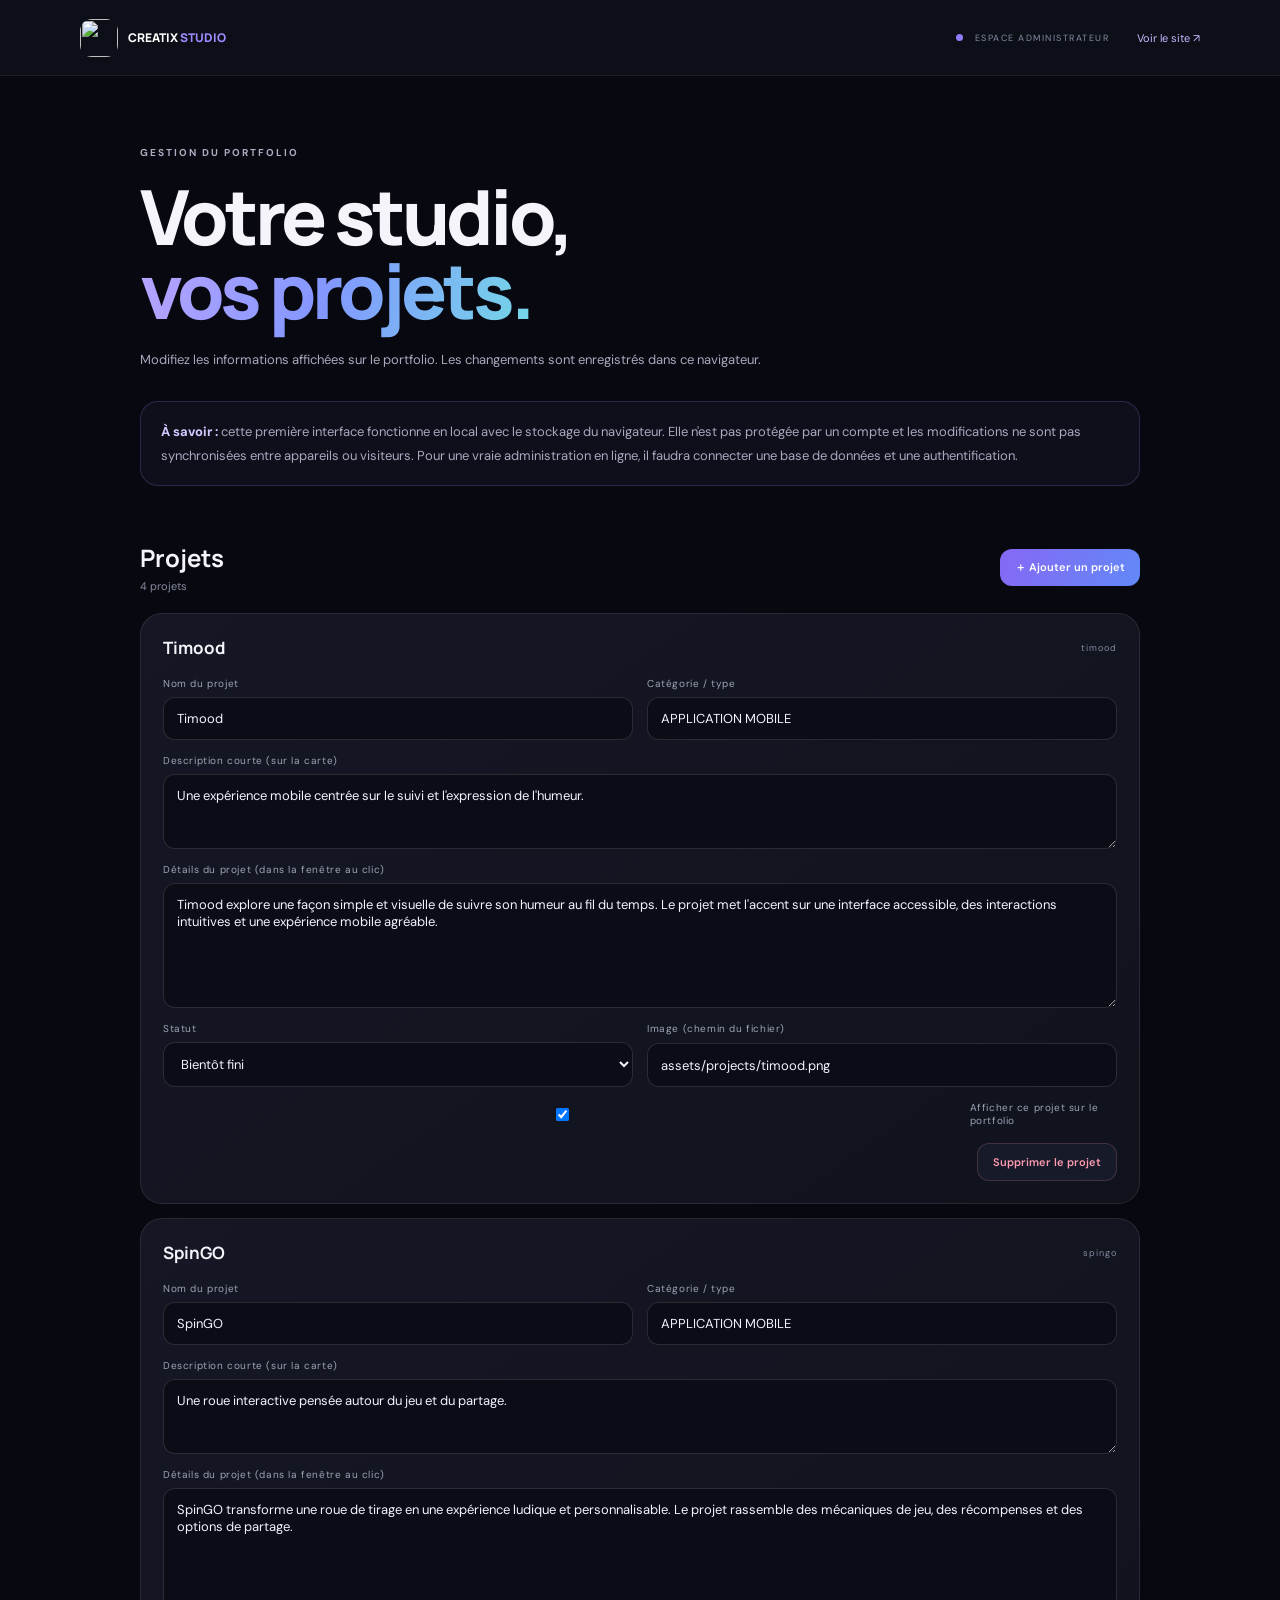
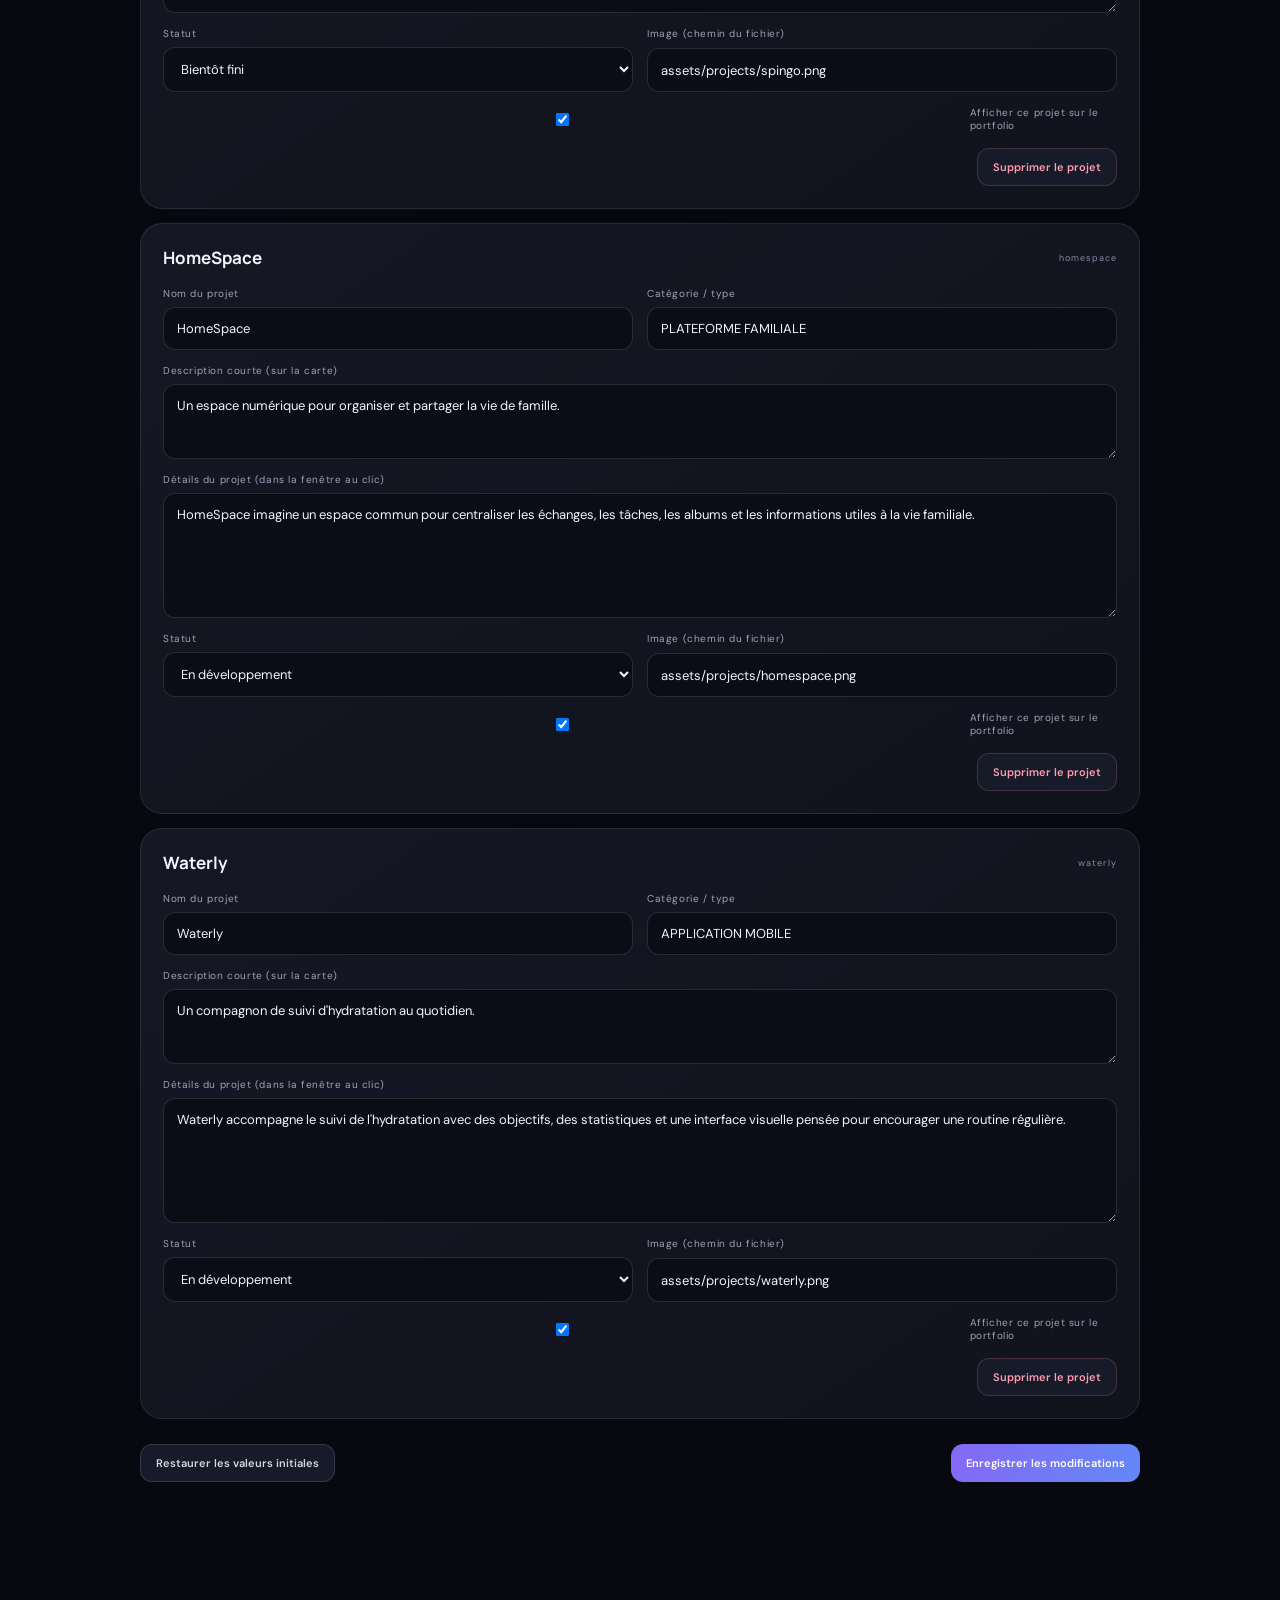
==== admin.html @ 7efd93e7 "Add files via upload" ====
<!doctype html>
<html lang="fr">
<head>
<meta charset="utf-8"><meta name="viewport" content="width=device-width,initial-scale=1">
<meta name="theme-color" content="#080910"><title>Administration — Creatix Studio</title><link rel="icon" type="image/png" sizes="128x128" href="assets/favicon.png">
<link rel="preconnect" href="https://fonts.googleapis.com"><link rel="preconnect" href="https://fonts.gstatic.com" crossorigin>
<link href="https://fonts.googleapis.com/css2?family=DM+Sans:wght@400;500;600;700&family=Manrope:wght@400;500;600;700;800&display=swap" rel="stylesheet">
<link rel="stylesheet" href="styles.css"><link rel="stylesheet" href="admin.css">
</head>
<body class="admin-body">
<header class="admin-header"><a class="admin-brand" href="index.html"><img src="assets/logo-creatix.png" alt=""><span>CREATIX <i>STUDIO</i></span></a><div><span class="admin-indicator"></span> ESPACE ADMINISTRATEUR</div><a href="index.html" class="admin-back">Voir le site ↗</a></header>
<main class="admin-main">
  <div class="admin-intro"><div class="eyebrow">GESTION DU PORTFOLIO</div><h1>Votre studio,<br><span class="gradient-text">vos projets.</span></h1><p>Modifiez les informations affichées sur le portfolio. Les changements sont enregistrés dans ce navigateur.</p></div>
  <div class="admin-warning"><strong>À savoir :</strong> cette première interface fonctionne en local avec le stockage du navigateur. Elle n'est pas protégée par un compte et les modifications ne sont pas synchronisées entre appareils ou visiteurs. Pour une vraie administration en ligne, il faudra connecter une base de données et une authentification.</div>
  <section class="admin-toolbar"><div><h2>Projets</h2><p id="project-count">4 projets</p></div><button class="admin-button primary" id="add-project">＋ Ajouter un projet</button></section>
  <div id="project-list" class="admin-list"></div>
  <div class="admin-actions"><button class="admin-button" id="reset-projects">Restaurer les valeurs initiales</button><button class="admin-button primary" id="save-all">Enregistrer les modifications</button></div>
  <p class="admin-feedback" id="feedback" role="status"></p>
</main>
<script src="admin.js"></script>
</body></html>
---- styles.css ----
:root{--bg:#080910;--panel:#10121d;--panel2:#141725;--text:#f4f5fb;--muted:#989caf;--line:rgba(255,255,255,.09);--purple:#9b7bff;--blue:#5a8cff;--cyan:#66d9ed;--font:'DM Sans',sans-serif;--display:'Manrope',sans-serif}*{box-sizing:border-box}html{scroll-behavior:smooth;scroll-padding-top:90px}body{margin:0;background:var(--bg);color:var(--text);font-family:var(--font);overflow-x:hidden}a{color:inherit;text-decoration:none}.ambient{position:absolute;z-index:-1;pointer-events:none;border-radius:50%;filter:blur(100px);opacity:.15}.ambient-one{width:520px;height:520px;top:0;left:45%;background:#6444d8}.ambient-two{width:400px;height:500px;top:1150px;right:-240px;background:#176cbd}.section-wrap{width:min(1160px,calc(100% - 64px));margin-inline:auto}.site-header{height:88px;width:min(1320px,calc(100% - 64px));margin:auto;display:flex;align-items:center;justify-content:space-between;border-bottom:1px solid var(--line);position:relative;z-index:10}.brand{display:flex;align-items:center;gap:12px;font:800 13px var(--display);letter-spacing:1.3px}.brand-light{font-weight:500;color:#a7aabc}.brand-mark{width:30px;height:30px;border:1.5px solid #9a80ff;border-radius:10px;display:grid;place-items:center;transform:rotate(-9deg);box-shadow:0 0 22px #7955ff35}.brand-mark span{width:13px;height:13px;border:3px solid #b8a6ff;border-right-color:transparent;border-radius:50%;transform:rotate(-35deg)}.main-nav{display:flex;align-items:center;gap:38px;font-size:12px;color:#c0c3d0}.main-nav>a:not(.nav-contact):hover,.text-link:hover{color:white}.nav-contact{padding:13px 17px;border:1px solid #ffffff2c;border-radius:7px;color:white;transition:.25s}.nav-contact:hover{background:#fff;color:#090a12}.nav-contact span{margin-left:12px}.menu-toggle{display:none}.hero{min-height:690px;display:grid;grid-template-columns:1fr 1fr;align-items:center;position:relative;padding-top:35px;padding-bottom:65px}.hero-copy{position:relative;z-index:2;padding-bottom:30px}.eyebrow{font-size:10px;letter-spacing:2px;color:#aaaec1;font-weight:700;display:flex;align-items:center;gap:10px}.pulse-dot,.tag-dot{width:7px;height:7px;border-radius:50%;background:#7ce0cf;box-shadow:0 0 12px #7ce0cf}.hero h1,.section-heading h2,.studio-copy h2,.contact-inner h2{font:700 clamp(54px,6.4vw,88px)/1.04 var(--display);letter-spacing:-5px;margin:30px 0 23px}.gradient-text{background:linear-gradient(105deg,#b9a4ff 0%,#8297ff 48%,#74d8e7 100%);-webkit-background-clip:text;background-clip:text;color:transparent}.hero-lead{max-width:470px;font-size:16px;line-height:1.85;color:#aeb2c2}.hero-actions{display:flex;align-items:center;gap:30px;margin-top:35px}.button{min-height:50px;padding:0 20px;display:inline-flex;align-items:center;gap:26px;border-radius:6px;font-size:12px;font-weight:700;transition:transform .2s,box-shadow .2s}.button:hover{transform:translateY(-3px);box-shadow:0 12px 35px #7155db38}.button-primary{background:linear-gradient(110deg,#8a6bfa,#638cfb);color:white}.button-primary span{font-size:17px}.text-link{font-size:12px;color:#d1d3df;font-weight:600}.text-link span{margin-left:10px;color:#a996ff}.hero-note{display:flex;align-items:center;gap:12px;margin-top:70px;font-size:8px;letter-spacing:1.7px;color:#73788d}.note-line{width:32px;height:1px;background:#7e6bca}.hero-art{height:520px;position:relative;display:grid;place-items:center}.art-grid{position:absolute;inset:30px 0;background-image:linear-gradient(#ffffff09 1px,transparent 1px),linear-gradient(90deg,#ffffff09 1px,transparent 1px);background-size:36px 36px;mask-image:radial-gradient(ellipse,black 0%,transparent 72%);opacity:.6}.orbit{position:absolute;border:1px solid #a69aff28;border-radius:50%;transform:rotate(-28deg)}.orbit-a{width:430px;height:220px}.orbit-b{width:350px;height:460px;transform:rotate(58deg);border-color:#68b8e52c}.orbit-c{width:490px;height:300px;transform:rotate(76deg);border-style:dashed;border-color:#9c82ff25}.art-core{width:250px;height:250px;border-radius:50%;position:relative;display:grid;place-items:center;background:radial-gradient(circle at 35% 30%,#34305c,#15172c 48%,#0c0d17 72%);box-shadow:inset 0 0 45px #9e8aff28,0 0 100px #6e58d52c;border:1px solid #b9a9ff38}.core-glow{position:absolute;inset:18px;border-radius:50%;border:1px solid #a7a1ff30;box-shadow:0 0 30px #8e75ff25}.core-c{font:800 145px/.8 var(--display);letter-spacing:-18px;padding-right:16px;background:linear-gradient(135deg,#f4efff,#a58bff 55%,#5fcde6);color:transparent;background-clip:text;filter:drop-shadow(0 0 25px #a18aff72)}.core-caption{position:absolute;bottom:48px;right:23px;font:800 8px/1.4 var(--display);letter-spacing:2px;color:#d5d1f3}.core-caption span{color:#8c91ac;font-weight:500}.float-tag{position:absolute;padding:11px 14px;border:1px solid #ffffff1a;background:#10121dcc;backdrop-filter:blur(12px);border-radius:5px;font-size:8px;letter-spacing:1.5px;color:#c7c9d6;box-shadow:0 12px 40px #0005}.tag-top{top:75px;right:0}.tag-icon{font-size:15px;color:#ad9bff;margin-right:8px}.tag-bottom{bottom:70px;left:2px}.tag-dot{display:inline-block;margin-right:8px;width:6px;height:6px}.art-cross{position:absolute;color:#a797ff;font-size:22px;font-weight:200}.cross-one{top:100px;left:45px}.cross-two{right:50px;bottom:120px}.hero-index{position:absolute;bottom:30px;right:0;display:flex;align-items:center;gap:13px;color:#656a7d;font-size:9px}.hero-index span:first-child{color:#d4c8ff}.index-rule{width:55px;height:1px;background:#44465a}.ticker{overflow:hidden;border-block:1px solid var(--line);background:#0c0e17;padding:20px 0}.ticker-track{display:flex;align-items:center;justify-content:space-around;gap:45px;white-space:nowrap;min-width:1000px;animation:marquee 36s linear infinite}.ticker-track span{font:700 10px var(--display);letter-spacing:2px;color:#9da1b4}.ticker-track i{font-style:normal;color:#9880ff;font-size:14px}@keyframes marquee{to{transform:translateX(-15%)}}.section{padding-top:130px;padding-bottom:130px}.section-heading{display:flex;align-items:flex-end;justify-content:space-between;margin-bottom:55px}.section-heading h2,.studio-copy h2,.contact-inner h2{font-size:clamp(42px,5vw,62px);letter-spacing:-3.5px;line-height:1.12;margin:24px 0 0}.muted-heading{color:#73788d}.section-heading>p{max-width:320px;color:var(--muted);font-size:13px;line-height:1.8;margin:0 0 5px}.expertise-grid{display:grid;grid-template-columns:repeat(3,1fr);gap:15px}.expertise-card{min-height:265px;padding:27px 27px 25px;background:linear-gradient(145deg,#131522,#0e1019);border:1px solid var(--line);border-radius:9px;transition:.3s}.expertise-card:hover,.project-card:hover{transform:translateY(-5px);border-color:#9d8bff55}.card-top{display:flex;align-items:center;justify-content:space-between}.card-number{font-size:10px;color:#747a90;letter-spacing:1px}.line-icon{font-size:25px;color:#a997ff}.expertise-card h3{font:700 20px var(--display);margin:35px 0 12px}.expertise-card p,.project-info p{font-size:12px;line-height:1.8;color:#999eb2;margin:0}.card-tags{display:flex;gap:7px;flex-wrap:wrap;margin-top:24px}.card-tags span{font-size:9px;color:#b8b4d2;background:#a38aff12;border:1px solid #a38aff22;padding:6px 9px;border-radius:3px}.projects-section{background:#0b0d15;border-block:1px solid var(--line)}.projects-grid{display:grid;grid-template-columns:repeat(2,1fr);gap:22px}.project-card{border:1px solid var(--line);border-radius:8px;overflow:hidden;background:#10121c;transition:.3s}.project-visual{height:285px;position:relative;overflow:hidden;display:grid;place-items:center}.project-large{grid-column:span 2}.project-large .project-visual{height:350px}.visual-label{position:absolute;bottom:17px;left:18px;font-size:8px;letter-spacing:2px;color:#ffffff8a}.visual-timood{background:radial-gradient(ellipse at 55% 40%,#463d85,#1c2044 50%,#101426)}.mock-window{width:310px;height:255px;border-radius:12px;background:#f5f4ff;box-shadow:0 25px 80px #05071688;overflow:hidden;transform:rotate(-4deg)}.mock-bar{height:28px;background:#e7e5f5;display:flex;align-items:center;padding:0 10px;gap:4px}.mock-bar i{width:5px;height:5px;border-radius:50%;background:#b0abc9}.mock-bar span{margin-left:auto;font:800 8px var(--display);letter-spacing:1px;color:#565074}.mood-content{padding:24px 28px;color:#272448;position:relative}.mood-orb{position:absolute;width:115px;height:115px;border-radius:50%;right:28px;top:36px;background:radial-gradient(circle at 35% 30%,#fff9,#c2a6ff 28%,#7d72df 70%);box-shadow:0 8px 25px #8772db65}.mood-content small{font-size:7px;letter-spacing:1.5px;color:#7c779e}.mood-content strong{display:block;font:800 25px/1.15 var(--display);margin-top:13px;letter-spacing:-1px}.mood-pills{display:flex;gap:9px;margin-top:25px}.mood-pills b{width:27px;height:27px;border-radius:50%;display:grid;place-items:center;background:#e8e3ff;color:#7563c3;font-size:12px}.visual-spingo{background:radial-gradient(circle at 50% 45%,#4c2c89,#20173e 55%,#131020)}.wheel{width:205px;height:205px;border-radius:50%;background:conic-gradient(#8b65ed 0 25%,#4234a5 25% 50%,#c17be9 50% 75%,#6259d8 75%);border:8px solid #c6aaff;box-shadow:0 0 0 8px #ffffff18,0 20px 50px #05020f88;position:relative;display:grid;place-items:center}.wheel:after{content:'';position:absolute;top:-19px;border-left:12px solid transparent;border-right:12px solid transparent;border-top:24px solid #fff;filter:drop-shadow(0 3px 4px #0008)}.wheel-center{width:54px;height:54px;background:#151024;border:3px solid #d7c4ff;border-radius:50%;display:grid;place-items:center;font:800 24px var(--display);z-index:1}.wheel>span{position:absolute;font-size:9px;font-weight:700;color:white}.wheel>span:nth-of-type(1){top:25px;right:43px}.wheel>span:nth-of-type(2){bottom:36px;right:32px}.wheel>span:nth-of-type(3){bottom:36px;left:32px}.wheel>span:nth-of-type(4){top:25px;left:43px}.visual-homespace{background:radial-gradient(ellipse at 50% 80%,#244b65,#142b3c 52%,#101923)}.home-ui{width:235px;height:245px;border-radius:14px;background:#f0f5f8;color:#203a4c;padding:16px;box-shadow:0 25px 65px #020a1280;transform:rotate(4deg)}.home-top{display:flex;justify-content:space-between;font:800 12px var(--display)}.home-top span span{color:#4ba8b8}.home-top b{font-size:17px}.home-welcome{font-size:12px;margin-top:26px;line-height:1.5}.home-widgets{display:flex;gap:7px;margin-top:18px}.home-widgets i{height:55px;flex:1;border-radius:7px;background:linear-gradient(145deg,#cce7ed,#a9d3dc)}.home-widgets i:nth-child(2){background:linear-gradient(145deg,#e8dcff,#c7b9ee)}.home-widgets i:nth-child(3){background:linear-gradient(145deg,#ffe8c9,#e9cba9)}.home-nav{display:flex;justify-content:space-around;margin-top:23px;color:#5b8795}.visual-waterly{background:radial-gradient(circle at 50% 50%,#1f627e,#102a45 60%,#0c1b31)}.water-phone{width:155px;height:240px;border-radius:19px;background:linear-gradient(155deg,#e8f8ff,#cdeafa);padding:15px;color:#174a68;box-shadow:0 25px 60px #030b1d99;transform:rotate(-5deg)}.water-header{font:800 13px var(--display);display:flex;justify-content:space-between}.water-header span{color:#42a9d1}.water-ring{width:105px;height:105px;border-radius:50%;margin:20px auto 13px;border:8px solid #b4e2f1;border-top-color:#329ac4;border-right-color:#329ac4;display:grid;place-items:center;transform:rotate(-25deg)}.water-ring>div{transform:rotate(25deg);display:flex;flex-direction:column;align-items:center}.water-ring strong{font:800 24px var(--display)}.water-ring small{font-size:8px;color:#6e9cb1}.water-bars{display:flex;gap:5px;justify-content:center}.water-bars i{width:17px;height:5px;border-radius:5px;background:#76c4df}.water-bars i:nth-child(n+4){background:#c3e5f0}.visual-smartgate{background:linear-gradient(145deg,#29324b,#111a2c)}.gate-scene{width:260px;height:190px;position:relative}.gate-sun{position:absolute;right:25px;top:12px;width:55px;height:55px;border-radius:50%;background:linear-gradient(135deg,#d4c7ff,#6e86cb);box-shadow:0 0 40px #8da2ff66}.gate-line{position:absolute;bottom:40px;width:100%;height:1px;background:#8ea2c855}.gate-door{position:absolute;bottom:42px;left:35px;width:180px;height:100px;border:2px solid #9aadd1;background:linear-gradient(145deg,#384a67,#1a2a43);display:flex;gap:8px;padding:9px}.gate-door i{flex:1;border:1px solid #9baecc66;background:#9eb3d01a}.gate-base{position:absolute;bottom:29px;left:20px;width:210px;height:10px;background:#9aabc6;border-radius:3px}.gate-signal{position:absolute;top:15px;left:0;font-size:8px;letter-spacing:2px;color:#a4d6df}.visual-security{background:radial-gradient(circle at 50%,#253b4d,#101c2c 65%,#0b1421)}.security-radar{width:200px;height:200px;border:1px solid #6ac7d044;border-radius:50%;position:relative;background:repeating-radial-gradient(circle,transparent 0 32px,#65d0dc25 33px 34px),linear-gradient(90deg,transparent 49.5%,#65d0dc25 50%,transparent 50.5%),linear-gradient(0deg,transparent 49.5%,#65d0dc25 50%,transparent 50.5%);overflow:hidden}.radar-sweep{position:absolute;inset:0;background:conic-gradient(from 0deg,transparent 0 270deg,#67d5d04c 360deg);border-radius:50%;animation:spin 7s linear infinite}.radar-center{position:absolute;inset:0;display:grid;place-items:center;color:#8be0d8;font-size:27px}.radar-point{position:absolute;width:7px;height:7px;border-radius:50%;background:#8be0d8;top:54px;right:48px;box-shadow:0 0 15px #8be0d8}@keyframes spin{to{transform:rotate(360deg)}}.project-info{display:flex;justify-content:space-between;align-items:center;padding:22px 23px 24px}.project-type{font-size:8px;letter-spacing:1.7px;color:#9385d3}.project-info h3{font:700 21px var(--display);margin:7px 0}.project-info p{max-width:390px}.project-arrow{font-size:21px;color:#a897ff;padding:0 5px}.projects-footnote{font-size:10px;color:#777d91;margin-top:22px}.studio-section{display:grid;grid-template-columns:.85fr 1fr;gap:110px;align-items:center}.studio-symbol{height:350px;display:grid;place-items:center;position:relative}.symbol-ring{width:250px;height:250px;border:1px solid #a48aff40;border-radius:50%;box-shadow:0 0 90px #7d62db20,inset 0 0 50px #7d62db12;position:absolute}.symbol-ring:before,.symbol-ring:after{content:'';position:absolute;inset:-27px;border:1px dashed #8f7be52a;border-radius:50%;transform:rotate(35deg)}.symbol-ring:after{inset:25px;border-style:solid;border-color:#8f7be522;transform:rotate(-25deg)}.symbol-letter{font:800 180px var(--display);letter-spacing:-20px;padding-right:20px;background:linear-gradient(135deg,#e3dcff,#9073ff 55%,#5fc9e2);color:transparent;background-clip:text;filter:drop-shadow(0 0 25px #8b75f966)}.studio-symbol>span{position:absolute;bottom:35px;font-size:8px;letter-spacing:3px;color:#777d92}.studio-copy h2{margin-bottom:22px}.studio-copy p{color:#9fa4b7;font-size:13px;line-height:1.9;max-width:500px}.studio-copy .studio-lead{font-size:16px;color:#e0e1eb;line-height:1.7}.studio-copy .text-link{display:inline-block;margin-top:20px}.contact-section{border-block:1px solid var(--line);background:radial-gradient(ellipse at 75% 40%,#24204b 0%,#10111d 48%,#0b0d15 100%);padding:110px 0}.contact-inner{display:grid;grid-template-columns:1fr .75fr;gap:80px;align-items:center}.contact-inner h2{margin-bottom:22px}.contact-inner>div:first-child>p{color:#a2a6b7;font-size:13px;line-height:1.8;max-width:390px}.contact-card{padding:30px;background:#111321c9;border:1px solid #ffffff1a;border-radius:10px;box-shadow:0 20px 70px #0004}.contact-orb{width:42px;height:42px;display:grid;place-items:center;border-radius:50%;background:linear-gradient(135deg,#9476ff,#65bfe5);font-size:20px;margin-bottom:25px}.contact-card>span{font-size:8px;letter-spacing:1.7px;color:#9990c9}.contact-card h3{font:700 27px var(--display);margin:10px 0}.contact-card p{font-size:12px;line-height:1.8;color:#9da2b5;margin-bottom:22px}.contact-card small{display:block;margin-top:13px;font-size:9px;color:#777d90}.site-footer{background:#080910}.footer-main{height:105px;display:flex;align-items:center;justify-content:space-between;border-bottom:1px solid var(--line)}.footer-main>p{font-size:11px;color:#8b90a2}.back-top{font-size:8px;letter-spacing:1.5px;color:#9b9fb0}.footer-bottom{min-height:65px;display:flex;justify-content:space-between;align-items:center;font-size:9px;color:#707588}.footer-bottom b{color:#a18bff;margin-left:7px}
@media(max-width:800px){.section-wrap{width:min(100% - 42px,620px)}.site-header{width:calc(100% - 42px);height:75px}.main-nav{gap:18px}.main-nav>a{font-size:10px}.nav-contact{padding:11px}.hero{min-height:auto;grid-template-columns:1fr;padding-top:85px;padding-bottom:65px}.hero-copy{padding-bottom:0}.hero h1{font-size:76px}.hero-art{height:430px;margin-top:25px}.hero-index{bottom:15px}.section{padding-top:95px;padding-bottom:95px}.section-heading{gap:30px}.section-heading>p{max-width:250px}.expertise-card{padding:22px;min-height:285px}.studio-section{gap:45px}.studio-symbol{height:290px}.symbol-ring{width:205px;height:205px}.symbol-letter{font-size:150px}.contact-inner{gap:35px}}
@media(max-width:600px){.section-wrap{width:calc(100% - 40px)}.site-header{width:calc(100% - 40px)}.menu-toggle{display:flex;width:40px;height:40px;border:1px solid var(--line);border-radius:6px;background:#10121c;flex-direction:column;align-items:center;justify-content:center;gap:5px}.menu-toggle span{width:16px;height:1px;background:white;transition:.2s}.main-nav{position:absolute;top:74px;left:-20px;right:-20px;padding:22px 20px 25px;background:#0c0e18f5;backdrop-filter:blur(18px);border-bottom:1px solid var(--line);display:none;align-items:stretch;flex-direction:column;gap:20px}.main-nav.open{display:flex}.main-nav>a{font-size:13px}.nav-contact{text-align:center}.hero{padding-top:70px}.hero h1{font-size:62px;letter-spacing:-4px}.hero-lead{font-size:14px}.hero-actions{gap:20px;flex-wrap:wrap}.hero-note{margin-top:48px;font-size:7px}.hero-art{height:340px;margin-top:15px}.art-core{width:190px;height:190px}.core-c{font-size:112px}.core-caption{bottom:34px;right:17px;font-size:7px}.orbit-a{width:320px;height:170px}.orbit-b{width:280px;height:360px}.orbit-c{width:350px;height:230px}.tag-top{top:35px;right:-5px}.tag-bottom{bottom:30px;left:-4px;font-size:7px}.cross-one{left:10px;top:70px}.cross-two{right:15px;bottom:85px}.section{padding-top:78px;padding-bottom:78px}.section-heading{display:block;margin-bottom:35px}.section-heading h2,.studio-copy h2,.contact-inner h2{font-size:44px;letter-spacing:-2.5px}.section-heading>p{margin-top:22px}.expertise-grid{grid-template-columns:1fr;gap:12px}.expertise-card{min-height:225px}.expertise-card h3{margin-top:24px}.card-tags{margin-top:17px}.projects-grid{grid-template-columns:1fr;gap:15px}.project-large{grid-column:auto}.project-large .project-visual,.project-visual{height:250px}.mock-window{transform:scale(.88) rotate(-4deg)}.studio-section{grid-template-columns:1fr;gap:25px}.studio-symbol{height:250px;order:2}.studio-copy{order:1}.symbol-ring{width:185px;height:185px}.symbol-letter{font-size:135px}.studio-symbol>span{bottom:12px}.contact-section{padding:80px 0}.contact-inner{grid-template-columns:1fr;gap:30px}.contact-card{padding:25px}.footer-main{height:auto;padding:25px 0;gap:15px;flex-wrap:wrap}.footer-main>p{order:3;width:100%;margin:0}.footer-bottom{padding:17px 0;gap:10px;align-items:flex-start;flex-direction:column}.ticker-track{gap:28px}.ticker{padding:17px 0}}
@media(prefers-reduced-motion:reduce){*,*::before,*::after{scroll-behavior:auto!important;animation-duration:.01ms!important;animation-iteration-count:1!important;transition-duration:.01ms!important}}

/* Official Creatix Studio identity and replaceable project screenshots */
.brand-logo{display:block;width:54px;height:54px;object-fit:cover;border-radius:12px;border:1px solid #ffffff20}
.brand{gap:12px}
.hero-art{display:flex;align-items:center;justify-content:center;overflow:hidden}
.hero-logo-frame{width:min(100%,430px);aspect-ratio:1;border-radius:22px;overflow:hidden;box-shadow:0 25px 90px #0008,0 0 55px #8e70ff30;border:1px solid #ffffff25}
.hero-logo{display:block;width:100%;height:100%;object-fit:cover}
.project-visual{position:relative;overflow:hidden}
.project-screenshot{position:absolute;inset:0;width:100%;height:100%;object-fit:cover;z-index:3}
.project-screenshot[hidden]{display:none}
@media(max-width:600px){.brand-logo{width:46px;height:46px}.hero-logo-frame{width:min(88%,340px);border-radius:16px}}

/* Creatix Studio v3 — softer geometry, scroll motion and project status */
:root { --radius-card: 22px; }
.expertise-card,.project-card,.contact-card,.hero-logo-frame,.button,.nav-contact,
.mock-window,.home-ui,.water-phone,.float-tag,.menu-toggle,.card-tags span {
  border-radius: 18px;
}
.project-card { border-radius: 24px; }
.project-visual { border-radius: 22px 22px 0 0; }
.project-info { align-items: flex-start; gap: 18px; }
.project-status {
  display:inline-flex; align-items:center; gap:7px; margin-top:12px;
  padding:7px 11px; border:1px solid #9b87ff35; border-radius:999px;
  background:#8d76ff14; color:#c5b9ff; font-size:9px; font-weight:700;
  letter-spacing:.35px;
}
.project-status::before { content:""; width:6px; height:6px; border-radius:50%; background:#a891ff; box-shadow:0 0 12px #a891ff; }
.project-card[hidden] { display:none !important; }
.reveal { opacity:0; transform:translateY(34px) scale(.985); filter:blur(5px);
  transition:opacity .75s cubic-bezier(.2,.7,.2,1),transform .75s cubic-bezier(.2,.7,.2,1),filter .75s ease;
  transition-delay:var(--reveal-delay,0ms);
}
.reveal.is-visible { opacity:1; transform:translateY(0) scale(1); filter:blur(0); }
.hero-copy.reveal { transform:translateX(-28px); }
.hero-copy.reveal.is-visible { transform:translateX(0); }
.hero-art.reveal { transform:translateX(28px) scale(.97); }
.hero-art.reveal.is-visible { transform:translateX(0) scale(1); }
.expertise-card,.project-card { transition:transform .45s cubic-bezier(.2,.7,.2,1),border-color .35s,box-shadow .35s; }
.expertise-card:hover,.project-card:hover { transform:translateY(-8px); box-shadow:0 22px 70px #0005; }
.closing-section { padding-top:70px; padding-bottom:120px; }
.closing-card { padding:clamp(32px,7vw,76px); border:1px solid #a58cff30; border-radius:30px;
  background:radial-gradient(ellipse at 85% 15%,#51418b55,transparent 45%),linear-gradient(135deg,#171629,#0d101a);
  box-shadow:0 30px 100px #0004; }
.closing-card h2 { font:800 clamp(42px,6vw,68px)/1.05 var(--display); letter-spacing:-3px; margin:25px 0 18px; }
.closing-card p { max-width:530px; color:#aeb2c2; font-size:14px; line-height:1.9; margin-bottom:28px; }
.footer-links { display:flex; align-items:center; gap:22px; }
.admin-entry { color:#777d91; font-size:8px; letter-spacing:1.5px; transition:color .2s; }
.admin-entry:hover { color:#c1b3ff; }
@media(max-width:600px) {
  .closing-section { padding-top:40px; padding-bottom:75px; }
  .closing-card { border-radius:24px; }
  .closing-card h2 { letter-spacing:-2px; }
}
@media(prefers-reduced-motion:reduce) {
  .reveal,.reveal.is-visible { opacity:1; transform:none; filter:none; transition:none; }
}

/* V4: social contact and clickable project details */
.project-card{cursor:pointer}.project-card:focus-visible{outline:2px solid #a996ff;outline-offset:5px}
.contact-reworked{align-items:center}
.social-contact-card{display:grid;gap:13px;padding:22px;border:1px solid #ffffff1b;border-radius:24px;background:#111321c9;box-shadow:0 22px 70px #0004}
.social-link{display:flex;align-items:center;gap:15px;min-width:min(100%,390px);padding:18px;border-radius:17px;text-decoration:none;color:#f7f5ff;background:#ffffff08;border:1px solid #ffffff12;transition:transform .25s,border-color .25s,background .25s}
.social-link:hover{transform:translateY(-3px);border-color:#a18bff70;background:#a18bff12}
.social-icon{width:42px;height:42px;display:grid;place-items:center;border-radius:14px;font-size:20px;background:linear-gradient(135deg,#8d6cff,#4d8be9)}
.youtube-link .social-icon{background:linear-gradient(135deg,#f34d66,#a91f52)}
.social-link small{display:block;color:#8e93a8;font-size:8px;letter-spacing:1.5px;margin-bottom:5px}
.social-link strong{font:700 13px var(--display)}.social-arrow{margin-left:auto;color:#b5a5ff;font-size:19px}
.social-note{margin:5px 3px 0;color:#8f94a8;font-size:10px}
.project-modal{position:fixed;inset:0;z-index:1000;display:grid;place-items:center;padding:24px;opacity:0;visibility:hidden;transition:opacity .3s,visibility .3s}
.project-modal.open{opacity:1;visibility:visible}.project-modal-backdrop{position:absolute;inset:0;background:#05060bdc;backdrop-filter:blur(12px)}
.project-modal-panel{position:relative;width:min(100%,760px);max-height:min(90vh,900px);overflow:auto;border:1px solid #ffffff20;border-radius:28px;background:linear-gradient(145deg,#171827,#0c0e17);box-shadow:0 35px 120px #000b;transform:translateY(24px) scale(.98);transition:transform .35s cubic-bezier(.2,.7,.2,1)}
.project-modal.open .project-modal-panel{transform:translateY(0) scale(1)}
.modal-close{position:absolute;z-index:2;top:15px;right:15px;width:42px;height:42px;border:1px solid #ffffff30;border-radius:50%;background:#090a13cc;color:white;font-size:27px;cursor:pointer}
.modal-eyebrow{padding:25px 30px 15px;color:#a997ff;font-size:9px;letter-spacing:2px}
.modal-visual{height:260px;margin:0 22px;overflow:hidden;border-radius:20px;background:radial-gradient(circle at 50% 50%,#43366e,#111522);display:grid;place-items:center}
.modal-visual img{width:100%;height:100%;object-fit:contain}.modal-content{padding:25px 32px 35px}
.modal-type{color:#a997ff;font-size:9px;letter-spacing:1.7px}.modal-content h2{font:800 clamp(32px,5vw,48px)/1.1 var(--display);letter-spacing:-2px;margin:10px 0}
.modal-content>p{color:#c2c5d3;font-size:14px;line-height:1.8;margin:20px 0 12px}.modal-detail{color:#969caf;font-size:13px;line-height:1.9;white-space:pre-line}
body.modal-open{overflow:hidden}.footer-links{flex-wrap:wrap}.footer-links>a:not(.back-top):not(.admin-entry){color:#aaa0d5;font-size:9px}
@media(max-width:600px){.project-modal{padding:10px}.project-modal-panel{border-radius:22px;max-height:94vh}.modal-eyebrow{padding:22px 20px 12px}.modal-visual{height:210px;margin:0 12px;border-radius:16px}.modal-content{padding:22px 21px 28px}.social-contact-card{padding:14px}}

/* V5: colored project states, direct contact form and social image marks */
.project-status{border:1px solid transparent}
.project-status::before{box-shadow:none}
.project-status.status-progress{color:#80b8ff;background:#3188ff18;border-color:#4b9bff40}
.project-status.status-progress::before{background:#55a4ff;box-shadow:0 0 12px #55a4ff}
.project-status.status-soon{color:#f5c66b;background:#f5b94218;border-color:#f5b94245}
.project-status.status-soon::before{background:#f5bd4f;box-shadow:0 0 12px #f5bd4f}
.project-status.status-done{color:#75e0a4;background:#2dd47718;border-color:#2dd47745}
.project-status.status-done::before{background:#49d88b;box-shadow:0 0 12px #49d88b}
.project-status.status-paused{color:#c1a9ff;background:#9b78ff18;border-color:#9b78ff45}
.project-status.status-paused::before{background:#a98aff;box-shadow:0 0 12px #a98aff}
.contact-reworked{align-items:start}
.contact-email{display:inline-flex;gap:12px;align-items:center;margin:16px 0 22px;color:#c6baff;font-size:13px;text-decoration:none}
.contact-socials{display:flex;gap:12px;flex-wrap:wrap}
.social-icon-link{display:flex;align-items:center;gap:9px;padding:10px 13px;border:1px solid #ffffff1c;border-radius:14px;background:#ffffff08;color:#e9e7f5;text-decoration:none;font-size:11px;transition:transform .2s,border-color .2s}
.social-icon-link:hover{transform:translateY(-3px);border-color:#a995ff88}
.social-icon-link img{width:25px;height:25px;object-fit:contain}
.contact-form{display:grid;gap:10px;padding:26px;border:1px solid #ffffff1c;border-radius:24px;background:linear-gradient(145deg,#171827,#10121d);box-shadow:0 24px 75px #0005}
.form-heading{display:flex;justify-content:space-between;align-items:center;margin-bottom:9px}
.form-heading span{font-size:9px;letter-spacing:1.8px;color:#b9aaff;font-weight:700}
.form-heading small,.form-note{color:#858ba0;font-size:10px}
.contact-form label{font-size:10px;color:#b7bbca;margin-top:5px}
.contact-form input,.contact-form textarea{width:100%;border:1px solid #ffffff20;border-radius:12px;background:#090b14;color:#f5f4fb;padding:13px 14px;font:13px "DM Sans",sans-serif;outline:none;resize:vertical}
.contact-form input:focus,.contact-form textarea:focus{border-color:#a28bff;box-shadow:0 0 0 3px #a28bff18}
.contact-form input::placeholder,.contact-form textarea::placeholder{color:#666d82}
.contact-submit{border:0;cursor:pointer;margin-top:8px;justify-content:center}
.form-note{line-height:1.6;margin:0}
.footer-social{display:inline-flex;align-items:center;gap:7px}
.footer-social img{width:17px;height:17px;object-fit:contain}
@media(max-width:760px){.contact-form{padding:20px}.contact-reworked{gap:30px}}
---- admin.css ----
*{box-sizing:border-box}body.admin-body{margin:0;background:#080910;color:#f5f4fb;font-family:"DM Sans",sans-serif;min-height:100vh}.admin-header{height:76px;padding:0 max(24px,calc((100vw - 1120px)/2));display:flex;align-items:center;gap:28px;border-bottom:1px solid #ffffff12;background:#0c0e18}.admin-brand{display:flex;align-items:center;gap:10px;color:#fff;text-decoration:none;font:800 12px Manrope}.admin-brand img{width:38px;height:38px;object-fit:cover;border-radius:12px}.admin-brand i{font-style:normal;color:#9d8bff}.admin-header>div{margin-left:auto;color:#888da2;font-size:9px;letter-spacing:1.5px}.admin-indicator{display:inline-block;width:7px;height:7px;border-radius:50%;background:#8f7cff;margin-right:8px}.admin-back{color:#c5b9ff;text-decoration:none;font-size:11px}.admin-main{width:min(100% - 40px,1000px);margin:70px auto 100px}.admin-intro h1{font:800 clamp(48px,7vw,76px)/.98 Manrope;letter-spacing:-4px;margin:20px 0}.admin-intro p,.admin-warning{color:#a6aabd;line-height:1.8;font-size:13px;max-width:680px}.admin-warning{max-width:none;padding:18px 20px;border:1px solid #9d86ff33;background:#9d86ff0d;border-radius:18px;margin:30px 0 55px}.admin-warning strong{color:#d4caff}.admin-toolbar{display:flex;align-items:center;justify-content:space-between;margin-bottom:20px}.admin-toolbar h2{font:700 24px Manrope;margin:0 0 5px}.admin-toolbar p{font-size:11px;color:#858ba0;margin:0}.admin-list{display:grid;gap:14px}.admin-project{padding:22px;border:1px solid #ffffff17;border-radius:22px;background:linear-gradient(145deg,#151725,#10121c)}.admin-project-head{display:flex;align-items:center;justify-content:space-between;margin-bottom:18px}.admin-project-head strong{font:700 17px Manrope}.admin-id{font-size:9px;color:#858ba0;letter-spacing:1px}.admin-fields{display:grid;grid-template-columns:1fr 1fr;gap:14px}.admin-field{display:grid;gap:7px}.admin-field.full{grid-column:1/-1}.admin-field label{font-size:10px;color:#9ea3b7;letter-spacing:.6px}.admin-field input,.admin-field textarea,.admin-field select{width:100%;border:1px solid #ffffff20;border-radius:12px;background:#0b0d16;color:#f4f2ff;padding:12px 13px;font:13px "DM Sans";outline:none}.admin-field textarea{min-height:75px;resize:vertical}.admin-field input:focus,.admin-field textarea:focus,.admin-field select:focus{border-color:#9b87ff}.admin-check{display:flex;align-items:center;gap:9px;color:#aeb2c4;font-size:12px}.admin-project-actions{display:flex;justify-content:flex-end;gap:10px;margin-top:16px}.admin-button{border:1px solid #ffffff22;background:#171a29;color:#d5d7e2;border-radius:12px;padding:11px 15px;font:600 11px "DM Sans";cursor:pointer}.admin-button.primary{background:linear-gradient(110deg,#8668f5,#6288f7);border:0;color:white}.admin-button.danger{color:#ff9baf;border-color:#ff8ba833}.admin-actions{display:flex;justify-content:space-between;gap:12px;margin-top:25px}.admin-feedback{min-height:22px;color:#a99aff;font-size:12px}.empty-state{padding:30px;text-align:center;color:#9398aa;border:1px dashed #ffffff25;border-radius:18px}@media(max-width:650px){.admin-header{padding:0 18px;gap:12px}.admin-header>div{display:none}.admin-main{margin-top:45px}.admin-intro h1{letter-spacing:-2.5px}.admin-toolbar{align-items:flex-start;gap:12px}.admin-fields{grid-template-columns:1fr}.admin-field.full{grid-column:auto}.admin-actions{flex-direction:column}.admin-actions button{width:100%}}
.admin-field textarea[data-key='details']{min-height:125px}
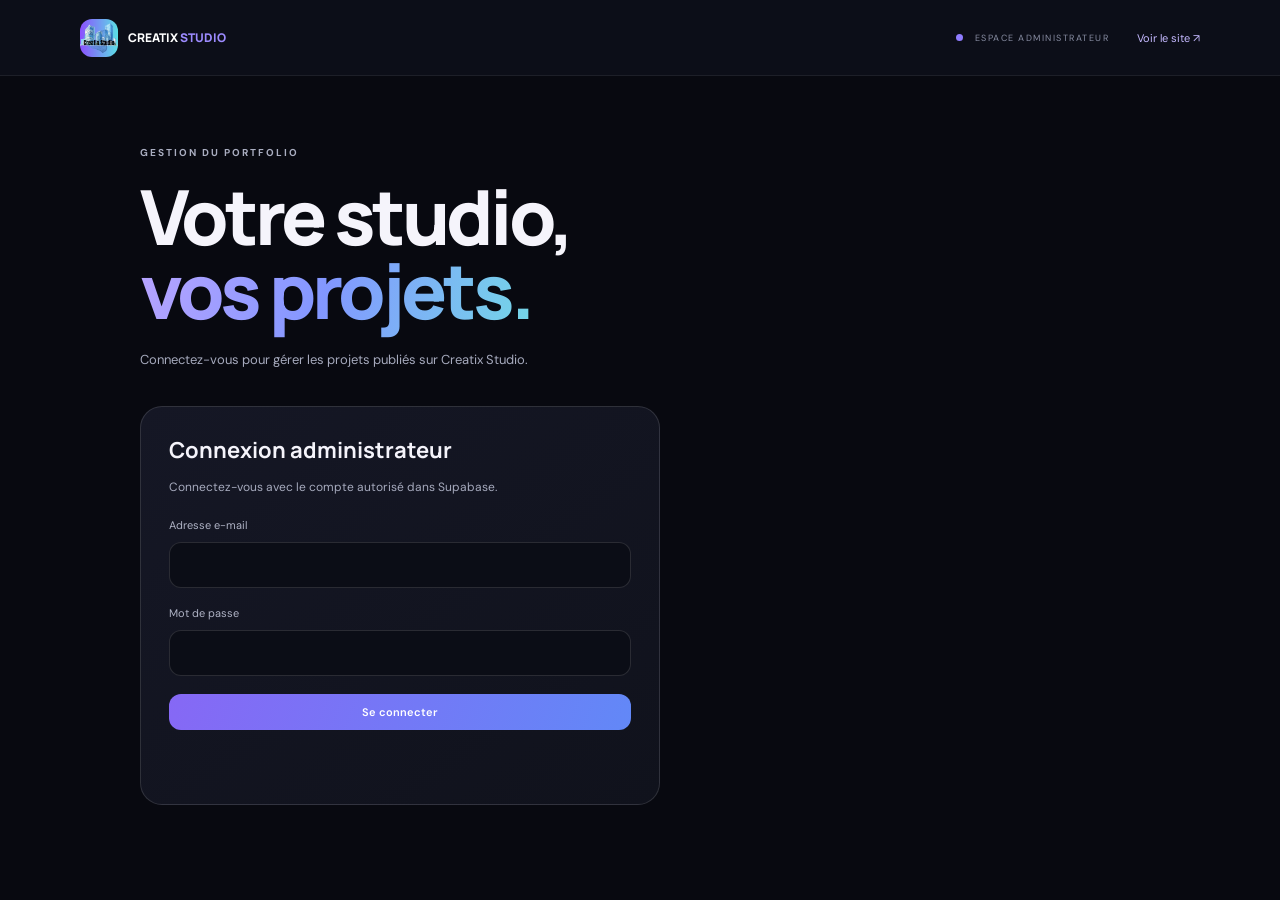
==== commit 2e3c5d65: "Add files via upload" ====
--- a/admin.html
+++ b/admin.html
@@ -10,12 +10,16 @@
 <body class="admin-body">
 <header class="admin-header"><a class="admin-brand" href="index.html"><img src="assets/logo-creatix.png" alt=""><span>CREATIX <i>STUDIO</i></span></a><div><span class="admin-indicator"></span> ESPACE ADMINISTRATEUR</div><a href="index.html" class="admin-back">Voir le site ↗</a></header>
 <main class="admin-main">
-  <div class="admin-intro"><div class="eyebrow">GESTION DU PORTFOLIO</div><h1>Votre studio,<br><span class="gradient-text">vos projets.</span></h1><p>Modifiez les informations affichées sur le portfolio. Les changements sont enregistrés dans ce navigateur.</p></div>
-  <div class="admin-warning"><strong>À savoir :</strong> cette première interface fonctionne en local avec le stockage du navigateur. Elle n'est pas protégée par un compte et les modifications ne sont pas synchronisées entre appareils ou visiteurs. Pour une vraie administration en ligne, il faudra connecter une base de données et une authentification.</div>
-  <section class="admin-toolbar"><div><h2>Projets</h2><p id="project-count">4 projets</p></div><button class="admin-button primary" id="add-project">＋ Ajouter un projet</button></section>
-  <div id="project-list" class="admin-list"></div>
-  <div class="admin-actions"><button class="admin-button" id="reset-projects">Restaurer les valeurs initiales</button><button class="admin-button primary" id="save-all">Enregistrer les modifications</button></div>
-  <p class="admin-feedback" id="feedback" role="status"></p>
+  <div class="admin-intro"><div class="eyebrow">GESTION DU PORTFOLIO</div><h1>Votre studio,<br><span class="gradient-text">vos projets.</span></h1><p>Connectez-vous pour gérer les projets publiés sur Creatix Studio.</p></div>
+  <section id="login-panel" class="admin-login"><h2>Connexion administrateur</h2><p>Connectez-vous avec le compte autorisé dans Supabase.</p><form id="login-form"><label for="admin-email">Adresse e-mail</label><input id="admin-email" name="email" type="email" autocomplete="username" required><label for="admin-password">Mot de passe</label><input id="admin-password" name="password" type="password" autocomplete="current-password" required><button class="admin-button primary" type="submit">Se connecter</button></form><p class="admin-feedback" id="login-feedback" role="status"></p></section>
+  <section id="admin-workspace" hidden>
+    <div class="admin-session"><span id="admin-session-email"></span><button class="admin-button" id="logout-button" type="button">Se déconnecter</button></div>
+    <div class="admin-warning"><strong>Administration en ligne :</strong> les modifications sont enregistrées dans Supabase et deviennent visibles par tous les visiteurs. Les autorisations sont également vérifiées par la base de données.</div>
+    <section class="admin-toolbar"><div><h2>Projets</h2><p id="project-count">Chargement…</p></div><button class="admin-button primary" id="add-project" type="button">＋ Ajouter un projet</button></section>
+    <div id="project-list" class="admin-list"></div>
+    <div class="admin-actions"><button class="admin-button primary" id="save-all" type="button">Enregistrer les modifications</button></div>
+    <p class="admin-feedback" id="feedback" role="status"></p>
+  </section>
 </main>
-<script src="admin.js"></script>
-</body></html>+<script src="supabase-config.js"></script><script type="module" src="admin.js"></script>
+</body></html>
--- a/admin.css
+++ b/admin.css
@@ -1,2 +1,3 @@
 *{box-sizing:border-box}body.admin-body{margin:0;background:#080910;color:#f5f4fb;font-family:"DM Sans",sans-serif;min-height:100vh}.admin-header{height:76px;padding:0 max(24px,calc((100vw - 1120px)/2));display:flex;align-items:center;gap:28px;border-bottom:1px solid #ffffff12;background:#0c0e18}.admin-brand{display:flex;align-items:center;gap:10px;color:#fff;text-decoration:none;font:800 12px Manrope}.admin-brand img{width:38px;height:38px;object-fit:cover;border-radius:12px}.admin-brand i{font-style:normal;color:#9d8bff}.admin-header>div{margin-left:auto;color:#888da2;font-size:9px;letter-spacing:1.5px}.admin-indicator{display:inline-block;width:7px;height:7px;border-radius:50%;background:#8f7cff;margin-right:8px}.admin-back{color:#c5b9ff;text-decoration:none;font-size:11px}.admin-main{width:min(100% - 40px,1000px);margin:70px auto 100px}.admin-intro h1{font:800 clamp(48px,7vw,76px)/.98 Manrope;letter-spacing:-4px;margin:20px 0}.admin-intro p,.admin-warning{color:#a6aabd;line-height:1.8;font-size:13px;max-width:680px}.admin-warning{max-width:none;padding:18px 20px;border:1px solid #9d86ff33;background:#9d86ff0d;border-radius:18px;margin:30px 0 55px}.admin-warning strong{color:#d4caff}.admin-toolbar{display:flex;align-items:center;justify-content:space-between;margin-bottom:20px}.admin-toolbar h2{font:700 24px Manrope;margin:0 0 5px}.admin-toolbar p{font-size:11px;color:#858ba0;margin:0}.admin-list{display:grid;gap:14px}.admin-project{padding:22px;border:1px solid #ffffff17;border-radius:22px;background:linear-gradient(145deg,#151725,#10121c)}.admin-project-head{display:flex;align-items:center;justify-content:space-between;margin-bottom:18px}.admin-project-head strong{font:700 17px Manrope}.admin-id{font-size:9px;color:#858ba0;letter-spacing:1px}.admin-fields{display:grid;grid-template-columns:1fr 1fr;gap:14px}.admin-field{display:grid;gap:7px}.admin-field.full{grid-column:1/-1}.admin-field label{font-size:10px;color:#9ea3b7;letter-spacing:.6px}.admin-field input,.admin-field textarea,.admin-field select{width:100%;border:1px solid #ffffff20;border-radius:12px;background:#0b0d16;color:#f4f2ff;padding:12px 13px;font:13px "DM Sans";outline:none}.admin-field textarea{min-height:75px;resize:vertical}.admin-field input:focus,.admin-field textarea:focus,.admin-field select:focus{border-color:#9b87ff}.admin-check{display:flex;align-items:center;gap:9px;color:#aeb2c4;font-size:12px}.admin-project-actions{display:flex;justify-content:flex-end;gap:10px;margin-top:16px}.admin-button{border:1px solid #ffffff22;background:#171a29;color:#d5d7e2;border-radius:12px;padding:11px 15px;font:600 11px "DM Sans";cursor:pointer}.admin-button.primary{background:linear-gradient(110deg,#8668f5,#6288f7);border:0;color:white}.admin-button.danger{color:#ff9baf;border-color:#ff8ba833}.admin-actions{display:flex;justify-content:space-between;gap:12px;margin-top:25px}.admin-feedback{min-height:22px;color:#a99aff;font-size:12px}.empty-state{padding:30px;text-align:center;color:#9398aa;border:1px dashed #ffffff25;border-radius:18px}@media(max-width:650px){.admin-header{padding:0 18px;gap:12px}.admin-header>div{display:none}.admin-main{margin-top:45px}.admin-intro h1{letter-spacing:-2.5px}.admin-toolbar{align-items:flex-start;gap:12px}.admin-fields{grid-template-columns:1fr}.admin-field.full{grid-column:auto}.admin-actions{flex-direction:column}.admin-actions button{width:100%}}
 .admin-field textarea[data-key='details']{min-height:125px}
+.admin-login{max-width:520px;padding:28px;border:1px solid #ffffff20;border-radius:22px;background:linear-gradient(145deg,#151725,#10121c);margin:35px 0}.admin-login h2{font:700 22px Manrope;margin:0 0 8px}.admin-login>p{font-size:12px;color:#a6aabd;line-height:1.7}.admin-login form{display:grid;gap:10px;margin-top:20px}.admin-login label{font-size:11px;color:#aeb2c4}.admin-login input{width:100%;border:1px solid #ffffff20;border-radius:12px;background:#0b0d16;color:#f4f2ff;padding:13px;font:14px "DM Sans";margin-bottom:8px}.admin-login input:focus{outline:1px solid #9b87ff}.admin-session{display:flex;align-items:center;justify-content:space-between;gap:12px;margin:24px 0;color:#b9b3d5;font-size:12px}.admin-feedback.error{color:#ff9baf}.admin-login[hidden],#admin-workspace[hidden]{display:none!important}
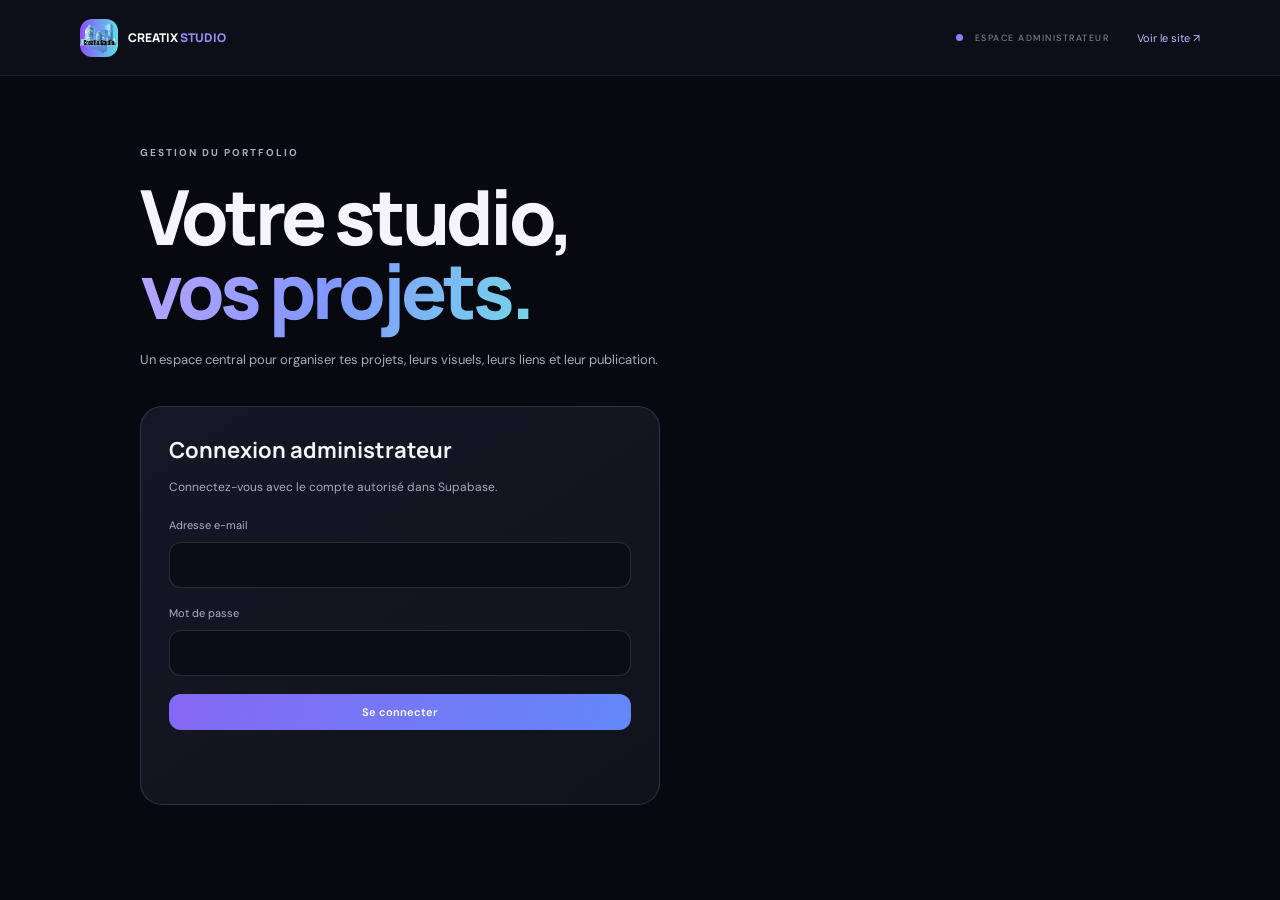
==== commit 8420db21: "Add files via upload" ====
--- a/admin.html
+++ b/admin.html
@@ -10,14 +10,15 @@
 <body class="admin-body">
 <header class="admin-header"><a class="admin-brand" href="index.html"><img src="assets/logo-creatix.png" alt=""><span>CREATIX <i>STUDIO</i></span></a><div><span class="admin-indicator"></span> ESPACE ADMINISTRATEUR</div><a href="index.html" class="admin-back">Voir le site ↗</a></header>
 <main class="admin-main">
-  <div class="admin-intro"><div class="eyebrow">GESTION DU PORTFOLIO</div><h1>Votre studio,<br><span class="gradient-text">vos projets.</span></h1><p>Connectez-vous pour gérer les projets publiés sur Creatix Studio.</p></div>
+  <div class="admin-intro"><div class="eyebrow">GESTION DU PORTFOLIO</div><h1>Votre studio,<br><span class="gradient-text">vos projets.</span></h1><p>Un espace central pour organiser tes projets, leurs visuels, leurs liens et leur publication.</p></div>
   <section id="login-panel" class="admin-login"><h2>Connexion administrateur</h2><p>Connectez-vous avec le compte autorisé dans Supabase.</p><form id="login-form"><label for="admin-email">Adresse e-mail</label><input id="admin-email" name="email" type="email" autocomplete="username" required><label for="admin-password">Mot de passe</label><input id="admin-password" name="password" type="password" autocomplete="current-password" required><button class="admin-button primary" type="submit">Se connecter</button></form><p class="admin-feedback" id="login-feedback" role="status"></p></section>
   <section id="admin-workspace" hidden>
     <div class="admin-session"><span id="admin-session-email"></span><button class="admin-button" id="logout-button" type="button">Se déconnecter</button></div>
     <div class="admin-warning"><strong>Administration en ligne :</strong> les modifications sont enregistrées dans Supabase et deviennent visibles par tous les visiteurs. Les autorisations sont également vérifiées par la base de données.</div>
+    <section class="admin-identity"><div class="admin-section-heading"><h2>Identité du studio</h2><p>Photo de profil et bannière partagées sur tous les appareils via Supabase Storage.</p></div><div class="identity-grid"><div class="identity-card"><h3>Photo de profil / logo</h3><img id="profile-preview" class="identity-preview avatar-preview" src="assets/logo-creatix.png" alt="Aperçu du profil"><input id="profile-upload" type="file" accept="image/png,image/jpeg,image/webp"><button class="admin-button" id="upload-profile" type="button">Enregistrer la photo</button></div><div class="identity-card"><h3>Bannière du studio</h3><img id="banner-preview" class="identity-preview banner-preview" alt="Aperçu de la bannière" hidden><input id="banner-upload" type="file" accept="image/png,image/jpeg,image/webp"><button class="admin-button" id="upload-banner" type="button">Enregistrer la bannière</button></div></div><p class="admin-feedback" id="identity-feedback" role="status"></p></section>
     <section class="admin-toolbar"><div><h2>Projets</h2><p id="project-count">Chargement…</p></div><button class="admin-button primary" id="add-project" type="button">＋ Ajouter un projet</button></section>
     <div id="project-list" class="admin-list"></div>
-    <div class="admin-actions"><button class="admin-button primary" id="save-all" type="button">Enregistrer les modifications</button></div>
+    <div class="admin-actions"><button class="admin-button primary" id="save-all" type="button">Enregistrer et publier</button></div>
     <p class="admin-feedback" id="feedback" role="status"></p>
   </section>
 </main>
--- a/styles.css
+++ b/styles.css
@@ -114,3 +114,46 @@
 .footer-social{display:inline-flex;align-items:center;gap:7px}
 .footer-social img{width:17px;height:17px;object-fit:contain}
 @media(max-width:760px){.contact-form{padding:20px}.contact-reworked{gap:30px}}
+
+/* V7 — responsive layout, remote media and screenshot galleries */
+.admin-identity{margin:34px 0 48px;padding:24px;border:1px solid #ffffff18;border-radius:22px;background:linear-gradient(145deg,#151725,#10121c)}
+.admin-section-heading h2{font:700 22px Manrope;margin:0 0 6px}.admin-section-heading p,.admin-hint{font-size:11px;color:#9298ad;line-height:1.6;margin:0 0 18px}
+.identity-grid{display:grid;grid-template-columns:1fr 1fr;gap:16px}.identity-card{min-width:0;padding:18px;border:1px solid #ffffff16;border-radius:17px;background:#0b0d16;display:flex;flex-direction:column;align-items:flex-start;gap:12px}.identity-card h3{font:700 14px Manrope;margin:0}.identity-card input[type=file],.admin-field input[type=file]{max-width:100%;color:#aeb2c4;font:11px 'DM Sans'}.identity-preview{display:block;max-width:100%;object-fit:cover;border:1px solid #ffffff20;background:#161827}.avatar-preview{width:112px;height:112px;border-radius:50%}.banner-preview{width:100%;height:130px;border-radius:13px;object-position:center}.screenshot-previews{display:flex;flex-wrap:wrap;gap:10px;margin-top:5px}.screenshot-thumb{position:relative;width:112px;height:82px;border-radius:10px;overflow:hidden;border:1px solid #ffffff25;background:#171a29}.screenshot-thumb img{width:100%;height:100%;object-fit:cover}.screenshot-thumb button{position:absolute;right:5px;top:5px;width:24px;height:24px;border:0;border-radius:50%;background:#090a13dd;color:#fff;font-size:18px;cursor:pointer}.studio-profile-image{width:100%;height:100%;object-fit:cover;border-radius:inherit;position:absolute;inset:0}.studio-symbol{position:relative;overflow:hidden}.modal-visual{height:auto;min-height:180px;max-height:460px;padding:12px;display:flex;flex-wrap:wrap;align-items:center;justify-content:center;gap:10px}.modal-visual img{width:auto;max-width:100%;height:auto;max-height:420px;object-fit:contain;border-radius:12px;flex:1 1 280px}
+@media(max-width:900px){.section-wrap{width:min(100% - 48px,1120px)}.hero{gap:28px}.hero-copy{max-width:620px}.expertise-grid{grid-template-columns:repeat(2,minmax(0,1fr))}.projects-grid{grid-template-columns:repeat(2,minmax(0,1fr))}.contact-inner{gap:32px}}
+@media(max-width:640px){.section-wrap{width:calc(100% - 36px)}.site-header{padding-inline:18px}.main-nav{right:18px;left:18px}.hero{min-height:auto;padding-top:64px;padding-bottom:56px;grid-template-columns:1fr}.hero-copy h1{font-size:clamp(42px,12vw,64px);letter-spacing:-2.8px}.hero-lead{font-size:14px}.hero-art{max-width:300px;margin:12px auto 0}.hero-index{display:none}.section{padding-top:72px;padding-bottom:72px}.section-heading{display:grid;grid-template-columns:1fr;gap:14px}.section-heading h2{font-size:clamp(34px,9vw,48px)}.expertise-grid,.projects-grid{grid-template-columns:1fr;gap:16px}.project-card,.project-large{grid-column:auto}.project-visual{min-height:220px}.project-info{padding:20px}.studio-section{grid-template-columns:1fr;gap:30px}.studio-symbol{width:min(100%,270px);margin:auto}.contact-inner{grid-template-columns:1fr}.contact-form{padding:20px}.footer-main{display:grid;grid-template-columns:1fr;gap:15px}.footer-links{justify-content:flex-start;gap:14px}.footer-bottom{gap:10px;flex-direction:column;align-items:flex-start}.project-modal{padding:8px}.project-modal-panel{max-height:95dvh}.modal-visual{margin:0 10px;max-height:40vh}.modal-visual img{max-height:36vh;flex-basis:100%}.modal-content{padding:20px}.admin-header{height:auto;min-height:68px;flex-wrap:wrap;padding:12px 16px}.admin-back{margin-left:auto}.admin-main{width:calc(100% - 28px);margin:34px auto 60px}.admin-intro h1{font-size:clamp(42px,12vw,60px)}.admin-identity{padding:16px}.identity-grid{grid-template-columns:1fr}.identity-card{width:100%}.admin-toolbar{flex-direction:column;align-items:stretch}.admin-toolbar .admin-button{width:100%}.admin-project{padding:16px}.admin-project-head{align-items:flex-start;gap:8px;flex-direction:column}.admin-session{align-items:flex-start;flex-direction:column}.admin-session .admin-button{width:100%}.admin-project-actions .admin-button{width:100%}}
+@media(min-width:641px) and (max-width:900px){.hero{grid-template-columns:1fr .8fr}.studio-section{gap:35px}.contact-inner{grid-template-columns:1fr 1fr}}
+@media(prefers-reduced-motion:reduce){.reveal{opacity:1;transform:none;filter:none;transition:none}}
+
+/* V8 — captures lisibles, sans recadrage ni agrandissement excessif */
+.project-visual{display:grid;place-items:center;isolation:isolate;background:#111421;min-height:260px;}
+.project-screenshot{position:relative;inset:auto;display:block;width:100%;height:100%;max-height:420px;object-fit:contain;object-position:center;background:transparent;padding:10px;z-index:4;}
+.project-screenshot[hidden]{display:none!important}
+.project-visual:has(.project-screenshot:not([hidden])) .mock-window,
+.project-visual:has(.project-screenshot:not([hidden])) .wheel,
+.project-visual:has(.project-screenshot:not([hidden])) .home-ui,
+.project-visual:has(.project-screenshot:not([hidden])) .water-phone{display:none!important}
+.project-visual:has(.project-screenshot:not([hidden])) .visual-label{z-index:5}
+.modal-visual{height:auto;max-height:65vh;min-height:0;padding:12px;display:grid;grid-template-columns:repeat(auto-fit,minmax(min(100%,280px),1fr));align-items:start;gap:14px;overflow-y:auto;}
+.modal-shot{margin:0;min-width:0;display:grid;place-items:center;min-height:120px;max-height:60vh;border:1px solid #ffffff18;border-radius:14px;background:#090b13;overflow:hidden;}
+.modal-shot img{display:block;width:100%;height:auto;max-height:58vh;object-fit:contain;border-radius:12px;}
+.modal-links{display:flex;flex-wrap:wrap;gap:10px;margin-top:24px;}
+.project-link-button{display:inline-flex;align-items:center;gap:8px;padding:11px 15px;border-radius:999px;border:1px solid #9b7bff55;background:linear-gradient(120deg,#8b6cff22,#5a8cff18);color:#d9d0ff;font-size:12px;font-weight:700;transition:transform .2s,border-color .2s,background .2s;}
+.project-link-button:hover{transform:translateY(-2px);border-color:#a995ff;background:#8b6cff35;}
+@media(max-width:640px){.project-visual{min-height:220px}.project-screenshot{max-height:300px;padding:8px}.modal-visual{grid-template-columns:1fr;max-height:52vh}.modal-shot img{max-height:48vh}.modal-links{gap:8px}.project-link-button{font-size:11px;padding:10px 13px}}
+
+/* V8 — captures lisibles, sans recadrage ni agrandissement excessif */
+.project-visual{display:grid;place-items:center;isolation:isolate;background:#111421;min-height:260px;}
+.project-screenshot{position:relative;inset:auto;display:block;width:100%;height:100%;max-height:420px;object-fit:contain;object-position:center;background:transparent;padding:10px;z-index:4;}
+.project-screenshot[hidden]{display:none!important}
+.project-visual:has(.project-screenshot:not([hidden])) .mock-window,
+.project-visual:has(.project-screenshot:not([hidden])) .wheel,
+.project-visual:has(.project-screenshot:not([hidden])) .home-ui,
+.project-visual:has(.project-screenshot:not([hidden])) .water-phone{display:none!important}
+.project-visual:has(.project-screenshot:not([hidden])) .visual-label{z-index:5}
+.modal-visual{height:auto;max-height:65vh;min-height:0;padding:12px;display:grid;grid-template-columns:repeat(auto-fit,minmax(min(100%,280px),1fr));align-items:start;gap:14px;overflow-y:auto;}
+.modal-shot{margin:0;min-width:0;display:grid;place-items:center;min-height:120px;max-height:60vh;border:1px solid #ffffff18;border-radius:14px;background:#090b13;overflow:hidden;}
+.modal-shot img{display:block;width:100%;height:auto;max-height:58vh;object-fit:contain;border-radius:12px;}
+.modal-links{display:flex;flex-wrap:wrap;gap:10px;margin-top:24px;}
+.project-link-button{display:inline-flex;align-items:center;gap:8px;padding:11px 15px;border-radius:999px;border:1px solid #9b7bff55;background:linear-gradient(120deg,#8b6cff22,#5a8cff18);color:#d9d0ff;font-size:12px;font-weight:700;transition:transform .2s,border-color .2s,background .2s;}
+.project-link-button:hover{transform:translateY(-2px);border-color:#a995ff;background:#8b6cff35;}
+@media(max-width:640px){.project-visual{min-height:220px}.project-screenshot{max-height:300px;padding:8px}.modal-visual{grid-template-columns:1fr;max-height:52vh}.modal-shot img{max-height:48vh}.modal-links{gap:8px}.project-link-button{font-size:11px;padding:10px 13px}}
--- a/admin.css
+++ b/admin.css
@@ -1,3 +1,43 @@
 *{box-sizing:border-box}body.admin-body{margin:0;background:#080910;color:#f5f4fb;font-family:"DM Sans",sans-serif;min-height:100vh}.admin-header{height:76px;padding:0 max(24px,calc((100vw - 1120px)/2));display:flex;align-items:center;gap:28px;border-bottom:1px solid #ffffff12;background:#0c0e18}.admin-brand{display:flex;align-items:center;gap:10px;color:#fff;text-decoration:none;font:800 12px Manrope}.admin-brand img{width:38px;height:38px;object-fit:cover;border-radius:12px}.admin-brand i{font-style:normal;color:#9d8bff}.admin-header>div{margin-left:auto;color:#888da2;font-size:9px;letter-spacing:1.5px}.admin-indicator{display:inline-block;width:7px;height:7px;border-radius:50%;background:#8f7cff;margin-right:8px}.admin-back{color:#c5b9ff;text-decoration:none;font-size:11px}.admin-main{width:min(100% - 40px,1000px);margin:70px auto 100px}.admin-intro h1{font:800 clamp(48px,7vw,76px)/.98 Manrope;letter-spacing:-4px;margin:20px 0}.admin-intro p,.admin-warning{color:#a6aabd;line-height:1.8;font-size:13px;max-width:680px}.admin-warning{max-width:none;padding:18px 20px;border:1px solid #9d86ff33;background:#9d86ff0d;border-radius:18px;margin:30px 0 55px}.admin-warning strong{color:#d4caff}.admin-toolbar{display:flex;align-items:center;justify-content:space-between;margin-bottom:20px}.admin-toolbar h2{font:700 24px Manrope;margin:0 0 5px}.admin-toolbar p{font-size:11px;color:#858ba0;margin:0}.admin-list{display:grid;gap:14px}.admin-project{padding:22px;border:1px solid #ffffff17;border-radius:22px;background:linear-gradient(145deg,#151725,#10121c)}.admin-project-head{display:flex;align-items:center;justify-content:space-between;margin-bottom:18px}.admin-project-head strong{font:700 17px Manrope}.admin-id{font-size:9px;color:#858ba0;letter-spacing:1px}.admin-fields{display:grid;grid-template-columns:1fr 1fr;gap:14px}.admin-field{display:grid;gap:7px}.admin-field.full{grid-column:1/-1}.admin-field label{font-size:10px;color:#9ea3b7;letter-spacing:.6px}.admin-field input,.admin-field textarea,.admin-field select{width:100%;border:1px solid #ffffff20;border-radius:12px;background:#0b0d16;color:#f4f2ff;padding:12px 13px;font:13px "DM Sans";outline:none}.admin-field textarea{min-height:75px;resize:vertical}.admin-field input:focus,.admin-field textarea:focus,.admin-field select:focus{border-color:#9b87ff}.admin-check{display:flex;align-items:center;gap:9px;color:#aeb2c4;font-size:12px}.admin-project-actions{display:flex;justify-content:flex-end;gap:10px;margin-top:16px}.admin-button{border:1px solid #ffffff22;background:#171a29;color:#d5d7e2;border-radius:12px;padding:11px 15px;font:600 11px "DM Sans";cursor:pointer}.admin-button.primary{background:linear-gradient(110deg,#8668f5,#6288f7);border:0;color:white}.admin-button.danger{color:#ff9baf;border-color:#ff8ba833}.admin-actions{display:flex;justify-content:space-between;gap:12px;margin-top:25px}.admin-feedback{min-height:22px;color:#a99aff;font-size:12px}.empty-state{padding:30px;text-align:center;color:#9398aa;border:1px dashed #ffffff25;border-radius:18px}@media(max-width:650px){.admin-header{padding:0 18px;gap:12px}.admin-header>div{display:none}.admin-main{margin-top:45px}.admin-intro h1{letter-spacing:-2.5px}.admin-toolbar{align-items:flex-start;gap:12px}.admin-fields{grid-template-columns:1fr}.admin-field.full{grid-column:auto}.admin-actions{flex-direction:column}.admin-actions button{width:100%}}
 .admin-field textarea[data-key='details']{min-height:125px}
 .admin-login{max-width:520px;padding:28px;border:1px solid #ffffff20;border-radius:22px;background:linear-gradient(145deg,#151725,#10121c);margin:35px 0}.admin-login h2{font:700 22px Manrope;margin:0 0 8px}.admin-login>p{font-size:12px;color:#a6aabd;line-height:1.7}.admin-login form{display:grid;gap:10px;margin-top:20px}.admin-login label{font-size:11px;color:#aeb2c4}.admin-login input{width:100%;border:1px solid #ffffff20;border-radius:12px;background:#0b0d16;color:#f4f2ff;padding:13px;font:14px "DM Sans";margin-bottom:8px}.admin-login input:focus{outline:1px solid #9b87ff}.admin-session{display:flex;align-items:center;justify-content:space-between;gap:12px;margin:24px 0;color:#b9b3d5;font-size:12px}.admin-feedback.error{color:#ff9baf}.admin-login[hidden],#admin-workspace[hidden]{display:none!important}
+
+/* V7 media manager and responsive admin */
+.admin-identity{margin:34px 0 48px;padding:24px;border:1px solid #ffffff18;border-radius:22px;background:linear-gradient(145deg,#151725,#10121c)}
+.admin-section-heading h2{font:700 22px Manrope;margin:0 0 6px}.admin-section-heading p,.admin-hint{font-size:11px;color:#9298ad;line-height:1.6;margin:0 0 18px}
+.identity-grid{display:grid;grid-template-columns:1fr 1fr;gap:16px}.identity-card{min-width:0;padding:18px;border:1px solid #ffffff16;border-radius:17px;background:#0b0d16;display:flex;flex-direction:column;align-items:flex-start;gap:12px}.identity-card h3{font:700 14px Manrope;margin:0}.identity-card input[type=file],.admin-field input[type=file]{max-width:100%;color:#aeb2c4;font:11px 'DM Sans'}.identity-preview{display:block;max-width:100%;object-fit:cover;border:1px solid #ffffff20;background:#161827}.avatar-preview{width:112px;height:112px;border-radius:50%}.banner-preview{width:100%;height:130px;border-radius:13px;object-position:center}.screenshot-previews{display:flex;flex-wrap:wrap;gap:10px;margin-top:5px}.screenshot-thumb{position:relative;width:112px;height:82px;border-radius:10px;overflow:hidden;border:1px solid #ffffff25;background:#171a29}.screenshot-thumb img{width:100%;height:100%;object-fit:cover}.screenshot-thumb button{position:absolute;right:5px;top:5px;width:24px;height:24px;border:0;border-radius:50%;background:#090a13dd;color:#fff;font-size:18px;cursor:pointer}
+@media(max-width:640px){.admin-header{height:auto;min-height:68px;flex-wrap:wrap;padding:12px 16px}.admin-back{margin-left:auto}.admin-main{width:calc(100% - 28px);margin:34px auto 60px}.admin-intro h1{font-size:clamp(42px,12vw,60px)}.admin-identity{padding:16px}.identity-grid{grid-template-columns:1fr}.identity-card{width:100%}.admin-toolbar{flex-direction:column;align-items:stretch}.admin-toolbar .admin-button{width:100%}.admin-project{padding:16px}.admin-project-head{align-items:flex-start;gap:8px;flex-direction:column}.admin-fields{grid-template-columns:1fr}.admin-field.full{grid-column:auto}.admin-session{align-items:flex-start;flex-direction:column}.admin-session .admin-button{width:100%}.admin-project-actions .admin-button{width:100%}}
+
+/* V8 — administration plus lisible et confortable */
+.admin-project{padding:clamp(16px,2.5vw,26px)}
+.admin-project-head>div{display:grid;gap:5px}.admin-project-subtitle{font-size:10px;color:#a99aff}
+.project-editor{margin-top:8px;border-top:1px solid #ffffff12;padding-top:14px}
+.project-editor>summary{cursor:pointer;list-style:none;display:flex;align-items:center;justify-content:space-between;gap:14px;color:#e7e5f4;font:700 13px Manrope;padding:8px 0 14px}
+.project-editor>summary::-webkit-details-marker{display:none}.project-editor>summary:after{content:'⌄';color:#a99aff;font-size:20px}.project-editor[open]>summary:after{content:'⌃'}
+.project-editor>summary span{font:400 10px 'DM Sans';color:#858ba0;margin-left:auto}
+.admin-field textarea[data-links]{min-height:105px;font-family:ui-monospace,monospace;font-size:12px;line-height:1.65}
+.admin-hint{display:block;margin:0;color:#8f95aa}
+.screenshot-previews{display:grid;grid-template-columns:repeat(auto-fill,minmax(145px,1fr));gap:12px;margin-top:8px}
+.screenshot-thumb{position:relative;width:100%;height:135px;border-radius:12px;overflow:hidden;border:1px solid #ffffff25;background:#080a12;display:grid;place-items:center}
+.screenshot-thumb img{width:100%;height:100%;object-fit:contain;padding:5px}
+.screenshot-thumb.is-pending{border-style:dashed;border-color:#a18bff}
+.screenshot-thumb>small{position:absolute;left:7px;bottom:7px;padding:4px 6px;border-radius:6px;background:#7559d9;color:white;font-size:9px}
+.admin-button:disabled{opacity:.55;cursor:wait}
+@media(max-width:640px){.project-editor>summary{align-items:flex-start;flex-wrap:wrap}.project-editor>summary span{width:100%;margin:0}.screenshot-previews{grid-template-columns:repeat(2,minmax(0,1fr))}.screenshot-thumb{height:120px}}
+
+/* V8 — administration plus lisible et confortable */
+.admin-project{padding:clamp(16px,2.5vw,26px)}
+.admin-project-head>div{display:grid;gap:5px}.admin-project-subtitle{font-size:10px;color:#a99aff}
+.project-editor{margin-top:8px;border-top:1px solid #ffffff12;padding-top:14px}
+.project-editor>summary{cursor:pointer;list-style:none;display:flex;align-items:center;justify-content:space-between;gap:14px;color:#e7e5f4;font:700 13px Manrope;padding:8px 0 14px}
+.project-editor>summary::-webkit-details-marker{display:none}.project-editor>summary:after{content:'⌄';color:#a99aff;font-size:20px}.project-editor[open]>summary:after{content:'⌃'}
+.project-editor>summary span{font:400 10px 'DM Sans';color:#858ba0;margin-left:auto}
+.admin-field textarea[data-links]{min-height:105px;font-family:ui-monospace,monospace;font-size:12px;line-height:1.65}
+.admin-hint{display:block;margin:0;color:#8f95aa}
+.screenshot-previews{display:grid;grid-template-columns:repeat(auto-fill,minmax(145px,1fr));gap:12px;margin-top:8px}
+.screenshot-thumb{position:relative;width:100%;height:135px;border-radius:12px;overflow:hidden;border:1px solid #ffffff25;background:#080a12;display:grid;place-items:center}
+.screenshot-thumb img{width:100%;height:100%;object-fit:contain;padding:5px}
+.screenshot-thumb.is-pending{border-style:dashed;border-color:#a18bff}
+.screenshot-thumb>small{position:absolute;left:7px;bottom:7px;padding:4px 6px;border-radius:6px;background:#7559d9;color:white;font-size:9px}
+.admin-button:disabled{opacity:.55;cursor:wait}
+@media(max-width:640px){.project-editor>summary{align-items:flex-start;flex-wrap:wrap}.project-editor>summary span{width:100%;margin:0}.screenshot-previews{grid-template-columns:repeat(2,minmax(0,1fr))}.screenshot-thumb{height:120px}}
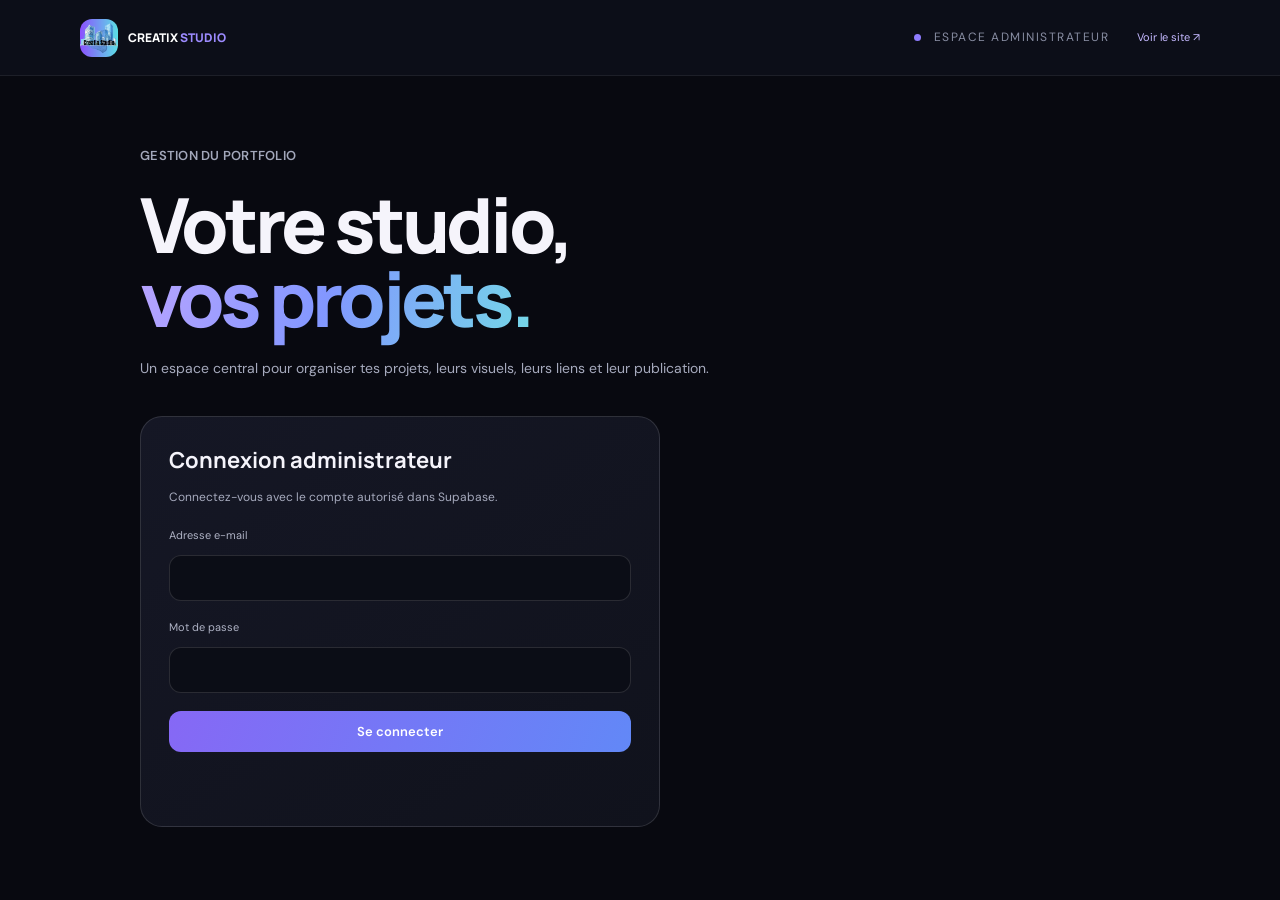
==== commit 15d6ec08: "Add files via upload" ====
--- a/admin.html
+++ b/admin.html
@@ -5,7 +5,7 @@
 <meta name="theme-color" content="#080910"><title>Administration — Creatix Studio</title><link rel="icon" type="image/png" sizes="128x128" href="assets/favicon.png">
 <link rel="preconnect" href="https://fonts.googleapis.com"><link rel="preconnect" href="https://fonts.gstatic.com" crossorigin>
 <link href="https://fonts.googleapis.com/css2?family=DM+Sans:wght@400;500;600;700&family=Manrope:wght@400;500;600;700;800&display=swap" rel="stylesheet">
-<link rel="stylesheet" href="styles.css"><link rel="stylesheet" href="admin.css">
+<link rel="stylesheet" href="styles.css"><link rel="stylesheet" href="admin.css"><link rel="stylesheet" href="refine.css?v=12">
 </head>
 <body class="admin-body">
 <header class="admin-header"><a class="admin-brand" href="index.html"><img src="assets/logo-creatix.png" alt=""><span>CREATIX <i>STUDIO</i></span></a><div><span class="admin-indicator"></span> ESPACE ADMINISTRATEUR</div><a href="index.html" class="admin-back">Voir le site ↗</a></header>
@@ -15,7 +15,15 @@
   <section id="admin-workspace" hidden>
     <div class="admin-session"><span id="admin-session-email"></span><button class="admin-button" id="logout-button" type="button">Se déconnecter</button></div>
     <div class="admin-warning"><strong>Administration en ligne :</strong> les modifications sont enregistrées dans Supabase et deviennent visibles par tous les visiteurs. Les autorisations sont également vérifiées par la base de données.</div>
-    <section class="admin-identity"><div class="admin-section-heading"><h2>Identité du studio</h2><p>Photo de profil et bannière partagées sur tous les appareils via Supabase Storage.</p></div><div class="identity-grid"><div class="identity-card"><h3>Photo de profil / logo</h3><img id="profile-preview" class="identity-preview avatar-preview" src="assets/logo-creatix.png" alt="Aperçu du profil"><input id="profile-upload" type="file" accept="image/png,image/jpeg,image/webp"><button class="admin-button" id="upload-profile" type="button">Enregistrer la photo</button></div><div class="identity-card"><h3>Bannière du studio</h3><img id="banner-preview" class="identity-preview banner-preview" alt="Aperçu de la bannière" hidden><input id="banner-upload" type="file" accept="image/png,image/jpeg,image/webp"><button class="admin-button" id="upload-banner" type="button">Enregistrer la bannière</button></div></div><p class="admin-feedback" id="identity-feedback" role="status"></p></section>
+    <details class="admin-guide" open><summary>Dimensions idéales des images</summary><table>
+      <tr><th>Logo d'un projet</th><td><b>512 × 512 px</b> · carré · PNG ou WebP (fond transparent possible)</td></tr>
+      <tr><th>Captures (téléphone)</th><td><b>1080 × 2340 px</b> · portrait 9:19,5 · captures d'écran brutes, sans bordure</td></tr>
+      <tr><th>Captures (paysage / web)</th><td><b>1920 × 1080 px</b> · 16:9</td></tr>
+      <tr><th>Visuel d'accueil</th><td>C'est la <b>1re capture</b> des 3 premiers projets publiés (selon l'ordre d'affichage), en portrait 1080 × 2340 px</td></tr>
+      <tr><th>Photo de profil du studio</th><td><b>512 × 512 px</b> · carré</td></tr>
+      <tr><th>Bannière du studio</th><td><b>1920 × 600 px</b> · sujet au centre</td></tr>
+      <tr><th>Limites</th><td>PNG, JPG ou WebP · 10 Mo maximum par image</td></tr></table></details>
+    <section class="admin-identity"><div class="admin-section-heading"><h2>Identité du studio</h2><p>Photo de profil et bannière partagées sur tous les appareils via Supabase Storage.</p></div><div class="identity-grid"><div class="identity-card"><h3>Photo de profil / logo</h3><small class="admin-hint">Idéal : 512 × 512 px, carré.</small><img id="profile-preview" class="identity-preview avatar-preview" src="assets/logo-creatix.png" alt="Aperçu du profil"><input id="profile-upload" type="file" accept="image/png,image/jpeg,image/webp"><button class="admin-button" id="upload-profile" type="button">Enregistrer la photo</button></div><div class="identity-card"><h3>Bannière du studio</h3><small class="admin-hint">Idéal : 1920 × 600 px, sujet au centre.</small><img id="banner-preview" class="identity-preview banner-preview" alt="Aperçu de la bannière" hidden><input id="banner-upload" type="file" accept="image/png,image/jpeg,image/webp"><button class="admin-button" id="upload-banner" type="button">Enregistrer la bannière</button></div></div><p class="admin-feedback" id="identity-feedback" role="status"></p></section>
     <section class="admin-toolbar"><div><h2>Projets</h2><p id="project-count">Chargement…</p></div><button class="admin-button primary" id="add-project" type="button">＋ Ajouter un projet</button></section>
     <div id="project-list" class="admin-list"></div>
     <div class="admin-actions"><button class="admin-button primary" id="save-all" type="button">Enregistrer et publier</button></div>
--- a/styles.css
+++ b/styles.css
@@ -140,20 +140,3 @@
 .project-link-button{display:inline-flex;align-items:center;gap:8px;padding:11px 15px;border-radius:999px;border:1px solid #9b7bff55;background:linear-gradient(120deg,#8b6cff22,#5a8cff18);color:#d9d0ff;font-size:12px;font-weight:700;transition:transform .2s,border-color .2s,background .2s;}
 .project-link-button:hover{transform:translateY(-2px);border-color:#a995ff;background:#8b6cff35;}
 @media(max-width:640px){.project-visual{min-height:220px}.project-screenshot{max-height:300px;padding:8px}.modal-visual{grid-template-columns:1fr;max-height:52vh}.modal-shot img{max-height:48vh}.modal-links{gap:8px}.project-link-button{font-size:11px;padding:10px 13px}}
-
-/* V8 — captures lisibles, sans recadrage ni agrandissement excessif */
-.project-visual{display:grid;place-items:center;isolation:isolate;background:#111421;min-height:260px;}
-.project-screenshot{position:relative;inset:auto;display:block;width:100%;height:100%;max-height:420px;object-fit:contain;object-position:center;background:transparent;padding:10px;z-index:4;}
-.project-screenshot[hidden]{display:none!important}
-.project-visual:has(.project-screenshot:not([hidden])) .mock-window,
-.project-visual:has(.project-screenshot:not([hidden])) .wheel,
-.project-visual:has(.project-screenshot:not([hidden])) .home-ui,
-.project-visual:has(.project-screenshot:not([hidden])) .water-phone{display:none!important}
-.project-visual:has(.project-screenshot:not([hidden])) .visual-label{z-index:5}
-.modal-visual{height:auto;max-height:65vh;min-height:0;padding:12px;display:grid;grid-template-columns:repeat(auto-fit,minmax(min(100%,280px),1fr));align-items:start;gap:14px;overflow-y:auto;}
-.modal-shot{margin:0;min-width:0;display:grid;place-items:center;min-height:120px;max-height:60vh;border:1px solid #ffffff18;border-radius:14px;background:#090b13;overflow:hidden;}
-.modal-shot img{display:block;width:100%;height:auto;max-height:58vh;object-fit:contain;border-radius:12px;}
-.modal-links{display:flex;flex-wrap:wrap;gap:10px;margin-top:24px;}
-.project-link-button{display:inline-flex;align-items:center;gap:8px;padding:11px 15px;border-radius:999px;border:1px solid #9b7bff55;background:linear-gradient(120deg,#8b6cff22,#5a8cff18);color:#d9d0ff;font-size:12px;font-weight:700;transition:transform .2s,border-color .2s,background .2s;}
-.project-link-button:hover{transform:translateY(-2px);border-color:#a995ff;background:#8b6cff35;}
-@media(max-width:640px){.project-visual{min-height:220px}.project-screenshot{max-height:300px;padding:8px}.modal-visual{grid-template-columns:1fr;max-height:52vh}.modal-shot img{max-height:48vh}.modal-links{gap:8px}.project-link-button{font-size:11px;padding:10px 13px}}
--- a/refine.css
+++ b/refine.css
@@ -0,0 +1,213 @@
+/* Creatix Studio v9 — refonte pro, transitions fluides, correctifs mobile.
+   Chargé après styles.css : ces règles ont priorité. */
+:root{--ease:cubic-bezier(.22,.8,.2,1);--r-lg:22px;--muted:#a3a8bb;--faint:#8b90a5;--accent:#a996ff}
+
+/* ---------- Correctif mobile : plus aucun débordement horizontal ---------- */
+html{overflow-x:hidden;-webkit-text-size-adjust:100%}
+body{overflow-x:clip;max-width:100%;font-size:16px;line-height:1.6;-webkit-font-smoothing:antialiased}
+img{max-width:100%}
+.ambient{position:fixed;max-width:100vw}
+.ambient-one{top:-120px;left:30%}
+.ambient-two{top:auto;bottom:-160px;right:-200px}
+:focus-visible{outline:2px solid var(--accent);outline-offset:3px;border-radius:6px}
+::selection{background:#8b6cff55}
+
+/* ---------- Header collant ---------- */
+.site-header{position:sticky;top:0;z-index:50;height:84px;border-bottom:0;transition:height .4s var(--ease)}
+.site-header::before{content:"";position:absolute;inset:0 calc(50% - 50vw);z-index:-1;border-bottom:1px solid var(--line);transition:background .4s var(--ease)}
+.site-header.is-scrolled{height:68px}
+.site-header.is-scrolled::before{background:rgba(8,9,16,.78);-webkit-backdrop-filter:blur(16px) saturate(140%);backdrop-filter:blur(16px) saturate(140%)}
+.brand-logo{width:44px;height:44px;transition:transform .4s var(--ease)}
+.is-scrolled .brand-logo{transform:scale(.9)}
+.main-nav{font-size:14px;gap:32px;color:#c9ccd9}
+.main-nav>a:not(.nav-contact){position:relative;padding:6px 0;transition:color .25s}
+.main-nav>a:not(.nav-contact)::after{content:"";position:absolute;left:0;right:0;bottom:0;height:1px;background:currentColor;transform:scaleX(0);transform-origin:left;transition:transform .35s var(--ease)}
+.main-nav>a:not(.nav-contact):hover::after,.main-nav>a.active::after{transform:scaleX(1)}
+.main-nav>a.active{color:#fff}
+.nav-contact{padding:11px 20px;border-radius:999px;font-weight:600;transition:background .3s var(--ease),color .3s}
+
+/* ---------- Typographie ---------- */
+.eyebrow{font-size:13px;letter-spacing:.02em;color:var(--muted);font-weight:600}
+.hero h1,.section-heading h2,.studio-copy h2,.contact-inner h2{text-wrap:balance}
+.hero h1{font-size:clamp(42px,6vw,80px);line-height:1.04;letter-spacing:-.04em;margin:22px 0}
+.section-heading h2,.studio-copy h2,.contact-inner h2{font-size:clamp(34px,4.4vw,56px);line-height:1.1;letter-spacing:-.035em}
+.muted-heading{color:var(--faint)}
+.hero-lead{font-size:18px;line-height:1.7;color:#b4b8c8;max-width:500px}
+.section-heading>p,.contact-inner>div:first-child>p{font-size:15px;line-height:1.7;color:var(--muted);max-width:360px}
+.studio-copy p{font-size:15px;line-height:1.75}
+.studio-copy .studio-lead{font-size:18px}
+.expertise-card p,.project-info p{font-size:14.5px;line-height:1.65;color:var(--muted)}
+.card-tags span,.project-status{font-size:12px}
+.project-type,.modal-type{display:block;text-transform:lowercase;font-size:12px;letter-spacing:.02em;color:var(--accent)}
+.project-type::first-letter,.modal-type::first-letter{text-transform:uppercase}
+.modal-eyebrow{font-size:12px;letter-spacing:.02em}
+.visual-label,.studio-symbol>span{display:none}
+.projects-footnote{font-size:12.5px;color:var(--faint)}
+.contact-form label{font-size:13px}
+.form-heading span{font-size:12px;letter-spacing:.02em}
+.form-heading small,.form-note{font-size:12.5px;color:var(--faint)}
+.footer-main>p{font-size:14px}
+.footer-bottom{font-size:12.5px;color:var(--faint)}
+.back-top,.admin-entry{font-size:12.5px;letter-spacing:.02em}
+.footer-links>a:not(.back-top):not(.admin-entry){font-size:13px}
+.footer-main .brand-logo{width:38px;height:38px}
+.footer-main .brand{font-size:14px;letter-spacing:.02em}
+
+/* ---------- Boutons ---------- */
+.button,.nav-contact{border-radius:999px}
+.button{min-height:52px;padding:0 24px;font-size:14px;gap:16px;transition:transform .35s var(--ease),box-shadow .35s var(--ease),filter .3s}
+.button:hover{transform:translateY(-2px);box-shadow:0 14px 36px #7155db45;filter:brightness(1.06)}
+.button:active{transform:scale(.98)}
+.text-link{font-size:14px;transition:color .25s}
+
+/* ---------- Hero : entrée orchestrée + visuel d'appareils ---------- */
+@keyframes rise{from{opacity:0;translate:0 24px}to{opacity:1;translate:0 0}}
+.hero-copy.reveal,.hero-art.reveal{opacity:1;transform:none;filter:none}
+.hero-copy>*{animation:rise .9s var(--ease) both}
+.hero-copy>:nth-child(2){animation-delay:.07s}
+.hero-copy>:nth-child(3){animation-delay:.15s}
+.hero-copy>:nth-child(4){animation-delay:.23s}
+.hero-art{height:auto;display:flex;align-items:center;justify-content:center;overflow:visible}
+.device-stack{position:relative;width:100%;max-width:460px;aspect-ratio:1/1.02}
+.device{position:absolute;width:41%;aspect-ratio:9/18.5;padding:2.4%;border:1px solid #ffffff2e;border-radius:13%/6.3%;background:#0b0d17;box-shadow:0 30px 80px #0008;animation:rise 1s var(--ease) both}
+.device .screen{position:relative;display:flex;align-items:flex-end;width:100%;height:100%;padding:12%;border-radius:11%/5.3%;overflow:hidden}
+.device .screen::before{content:"";position:absolute;aspect-ratio:1;border-radius:50%}
+.device .screen span{position:relative;font:700 clamp(11px,2.6vw,14px) var(--display);color:#fff}
+.d1{left:0;top:16%;rotate:-7deg;animation-delay:.25s}
+.d2{left:29.5%;top:0;z-index:2;animation-delay:.1s}
+.d3{right:0;top:20%;rotate:7deg;animation-delay:.4s}
+.s1{background:linear-gradient(165deg,#5b4bb8,#1b1f45)}
+.s1::before{width:62%;left:19%;top:14%;background:radial-gradient(circle at 35% 30%,#fff9,#c2a6ff 30%,#7d72df 72%);box-shadow:0 12px 30px #6c58c880}
+.s2{background:linear-gradient(165deg,#4c2c89,#171028)}
+.s2::before{width:78%;left:11%;top:12%;background:conic-gradient(#8b65ed 0 25%,#4234a5 25% 50%,#c17be9 50% 75%,#6259d8 75%);border:4px solid #c6aaff}
+.s3{background:linear-gradient(165deg,#1f627e,#0c1b31)}
+.s3::before{width:66%;left:17%;top:16%;border:9px solid #ffffff22;border-top-color:#5cc3ea;border-right-color:#5cc3ea;rotate:-25deg}
+
+/* ---------- Ticker continu ---------- */
+.ticker{padding:18px 0;background:#0b0d16}
+.ticker-track{width:max-content;min-width:0;justify-content:flex-start;gap:48px;padding-right:48px;animation:marquee2 40s linear infinite}
+.ticker-track span{font-size:13px;letter-spacing:.04em;color:var(--muted)}
+.ticker-track i{display:block;width:5px;height:5px;border-radius:50%;background:var(--accent);font-size:0;opacity:.7}
+@keyframes marquee2{to{transform:translateX(-50%)}}
+
+/* ---------- Cartes ---------- */
+.reveal{opacity:0;transform:translateY(24px);filter:none;transition:opacity .8s var(--ease) var(--reveal-delay,0ms),transform .8s var(--ease) var(--reveal-delay,0ms),border-color .35s,box-shadow .35s}
+.reveal.is-visible{opacity:1;transform:none}
+.expertise-card,.project-card{border-radius:var(--r-lg)}
+.expertise-card{min-height:0;padding:30px;background:linear-gradient(160deg,#121523,#0d0f19)}
+.card-top{display:block}
+.icon-badge{width:46px;height:46px;display:grid;place-items:center;border-radius:14px;color:var(--accent);background:#a38aff14;border:1px solid #a38aff2a}
+.icon-badge svg{width:22px;height:22px;fill:none;stroke:currentColor;stroke-width:1.6;stroke-linecap:round;stroke-linejoin:round}
+.expertise-card h3{font-size:20px;margin:26px 0 10px}
+.card-tags span{border-radius:999px;padding:6px 11px;color:#c3bfdc}
+.projects-grid{grid-template-columns:repeat(2,minmax(0,1fr));gap:24px}
+.project-large{grid-column:auto}
+.project-visual,.project-large .project-visual{height:320px;min-height:0;border-radius:0}
+.project-screenshot{max-height:none;height:100%;padding:12px;transition:transform .7s var(--ease)}
+.project-info{padding:22px 24px 26px}
+.project-arrow{width:38px;height:38px;flex:none;display:grid;place-items:center;border:1px solid var(--line);border-radius:50%;font-size:16px;padding:0;transition:background .3s,color .3s,transform .4s var(--ease)}
+@media(hover:hover){
+  .project-card:hover{transform:translateY(-4px);border-color:#a996ff66;box-shadow:0 24px 60px #0006}
+  .expertise-card:hover{transform:none;border-color:#a996ff44;box-shadow:none}
+  .project-card:hover .project-screenshot{transform:scale(1.03)}
+  .project-card:hover .project-arrow{background:var(--accent);color:#0b0c14;transform:translate(2px,-2px)}
+}
+
+/* ---------- Fenêtre projet ---------- */
+.project-modal{transition:opacity .35s var(--ease),visibility .35s}
+.project-modal-panel{transform:translateY(32px) scale(.97);transition:transform .5s var(--ease)}
+.project-modal.open .project-modal-panel{transform:none}
+.project-modal.open .modal-content>*{animation:rise .6s var(--ease) both}
+.project-modal.open .modal-content>:nth-child(2){animation-delay:.05s}
+.project-modal.open .modal-content>:nth-child(3){animation-delay:.1s}
+.project-modal.open .modal-content>:nth-child(4){animation-delay:.15s}
+.project-modal.open .modal-content>:nth-child(5){animation-delay:.2s}
+.modal-close{transition:transform .3s var(--ease),background .3s}
+.modal-close:hover{transform:rotate(90deg);background:#ffffff22}
+
+/* ---------- Formulaire ---------- */
+.contact-form input,.contact-form textarea{transition:border-color .25s,box-shadow .25s}
+
+/* ---------- Tablette et mobile ---------- */
+@media(max-width:820px){
+  .menu-toggle{display:flex;width:44px;height:44px;padding:0;border:1px solid var(--line);border-radius:12px;background:#10121c;flex-direction:column;align-items:center;justify-content:center;gap:6px;cursor:pointer}
+  .menu-toggle span{width:18px;height:1.5px;background:#fff;transition:transform .35s var(--ease)}
+  .menu-toggle[aria-expanded=true] span:first-child{transform:translateY(3.75px) rotate(45deg)}
+  .menu-toggle[aria-expanded=true] span:last-child{transform:translateY(-3.75px) rotate(-45deg)}
+  .main-nav{position:absolute;top:100%;left:-20px;right:-20px;display:flex;flex-direction:column;align-items:stretch;gap:0;padding:8px 20px 20px;background:#0c0e18f2;-webkit-backdrop-filter:blur(18px);backdrop-filter:blur(18px);border-bottom:1px solid var(--line);opacity:0;visibility:hidden;pointer-events:none;transform:translateY(-8px);transition:opacity .3s,transform .4s var(--ease),visibility .3s}
+  .main-nav.open{opacity:1;visibility:visible;pointer-events:auto;transform:none}
+  .main-nav>a{padding:15px 4px;font-size:16px;border-bottom:1px solid var(--line)}
+  .main-nav>a::after{display:none}
+  .main-nav>.nav-contact{margin-top:14px;text-align:center;border:1px solid #ffffff2c}
+  .section-wrap,.site-header{width:calc(100% - 40px)}
+  .hero{grid-template-columns:1fr;min-height:0;padding:48px 0 56px;gap:40px}
+  .expertise-grid{grid-template-columns:1fr}
+  .studio-section{grid-template-columns:1fr;gap:32px}
+  .studio-copy{order:-1}
+  .studio-symbol{height:260px}
+  .contact-inner{grid-template-columns:1fr;gap:36px}
+  .section-heading{display:grid;gap:16px}
+  .footer-main{display:grid;height:auto;padding:28px 0;gap:16px}
+}
+@media(max-width:640px){
+  .site-header{height:68px}
+  .projects-grid{grid-template-columns:1fr;gap:18px}
+  .project-visual,.project-large .project-visual{height:280px}
+  .hero-lead{font-size:16px}
+  .hero-actions{flex-wrap:wrap;gap:18px 24px}
+  .contact-form input,.contact-form textarea{font-size:16px}
+}
+
+/* ---------- Administration ---------- */
+.admin-button{font-size:13px;padding:12px 18px;transition:transform .25s var(--ease),background .25s,border-color .25s,filter .25s}
+.admin-button:hover{transform:translateY(-1px);border-color:#ffffff40}
+.admin-button.primary:hover{filter:brightness(1.08)}
+.admin-field label{font-size:12px}
+.admin-field input,.admin-field textarea,.admin-field select{font-size:14px;transition:border-color .25s,box-shadow .25s}
+.admin-field input:focus,.admin-field textarea:focus,.admin-field select:focus{box-shadow:0 0 0 3px #9b87ff22}
+.admin-project{transition:border-color .3s}
+.admin-project:hover{border-color:#ffffff2a}
+.admin-header>div{font-size:12px}
+.admin-intro p,.admin-warning{font-size:14px}
+.admin-toolbar p,.admin-feedback{font-size:13px}
+.admin-id{font-size:11px}
+@media(max-width:650px){.admin-field input,.admin-field textarea,.admin-field select,.admin-login input{font-size:16px}}
+
+@media(prefers-reduced-motion:reduce){
+  .hero-copy>*,.device,.project-modal.open .modal-content>*{animation:none}
+  .ticker-track{animation:none}
+  .reveal{opacity:1;transform:none}
+}
+
+/* ---------- v10 : 3D, navigation vers les pages projet, admin ---------- */
+@view-transition{navigation:auto}
+.reveal{transform:translateY(28px)}
+.reveal.is-visible{transform:none}
+main{transition:transform .35s var(--ease),opacity .3s}
+.page-leave main{transform:translateY(-8px) scale(.985);opacity:0}
+@media(hover:hover){
+  .project-card:hover{transform:translateY(-4px)}
+}
+.logo-row{display:flex;align-items:center;gap:16px;flex-wrap:wrap}
+.logo-preview{width:72px;height:72px;border-radius:18px;object-fit:cover;border:1px solid #ffffff25;background:#161827}
+.link-chips{display:flex;flex-wrap:wrap;gap:8px;margin-top:10px}
+.chip{border:1px solid #9b87ff44;background:#9b87ff14;color:#d4caff;border-radius:999px;padding:8px 14px;font:600 12px "DM Sans",sans-serif;cursor:pointer;transition:background .25s,transform .25s var(--ease)}
+.chip:hover{background:#9b87ff30;transform:translateY(-1px)}
+.admin-project{padding:26px;border-radius:24px}
+.screenshot-thumb{width:110px;height:196px;border-radius:14px}
+.screenshot-thumb img{object-fit:contain;background:#0b0d16}
+.admin-actions{position:sticky;bottom:0;z-index:20;padding:16px 0 calc(16px + env(safe-area-inset-bottom));background:linear-gradient(transparent,#080910 40%)}
+@media(max-width:650px){.admin-project{padding:18px}.chip{flex:1 1 auto;text-align:center}}
+
+/* ---------- v11 : 3D au défilement, téléphones du hero, guide des dimensions ---------- */
+.device .screen.has-shot::before{display:none}
+.device .screen>img{position:absolute;inset:0;width:100%;height:100%;object-fit:cover}
+.device .screen.has-shot::after{content:"";position:absolute;inset:auto 0 0;height:38%;background:linear-gradient(transparent,#000b)}
+.device .screen span{z-index:2}
+.admin-guide{margin:0 0 40px;padding:18px 22px;border:1px solid #ffffff18;border-radius:18px;background:#10121c}
+.admin-guide summary{cursor:pointer;font:700 14px "DM Sans",sans-serif;color:#d4caff}
+.admin-guide table{width:100%;margin-top:14px;border-collapse:collapse;font-size:13px;color:#b4b8c8}
+.admin-guide th,.admin-guide td{padding:9px 10px;text-align:left;border-top:1px solid #ffffff12;vertical-align:top}
+.admin-guide th{color:#fff;font-weight:600;white-space:nowrap}
+.admin-guide td b{color:#d4caff;white-space:nowrap}
+@media(max-width:650px){.admin-guide th{white-space:normal}}
